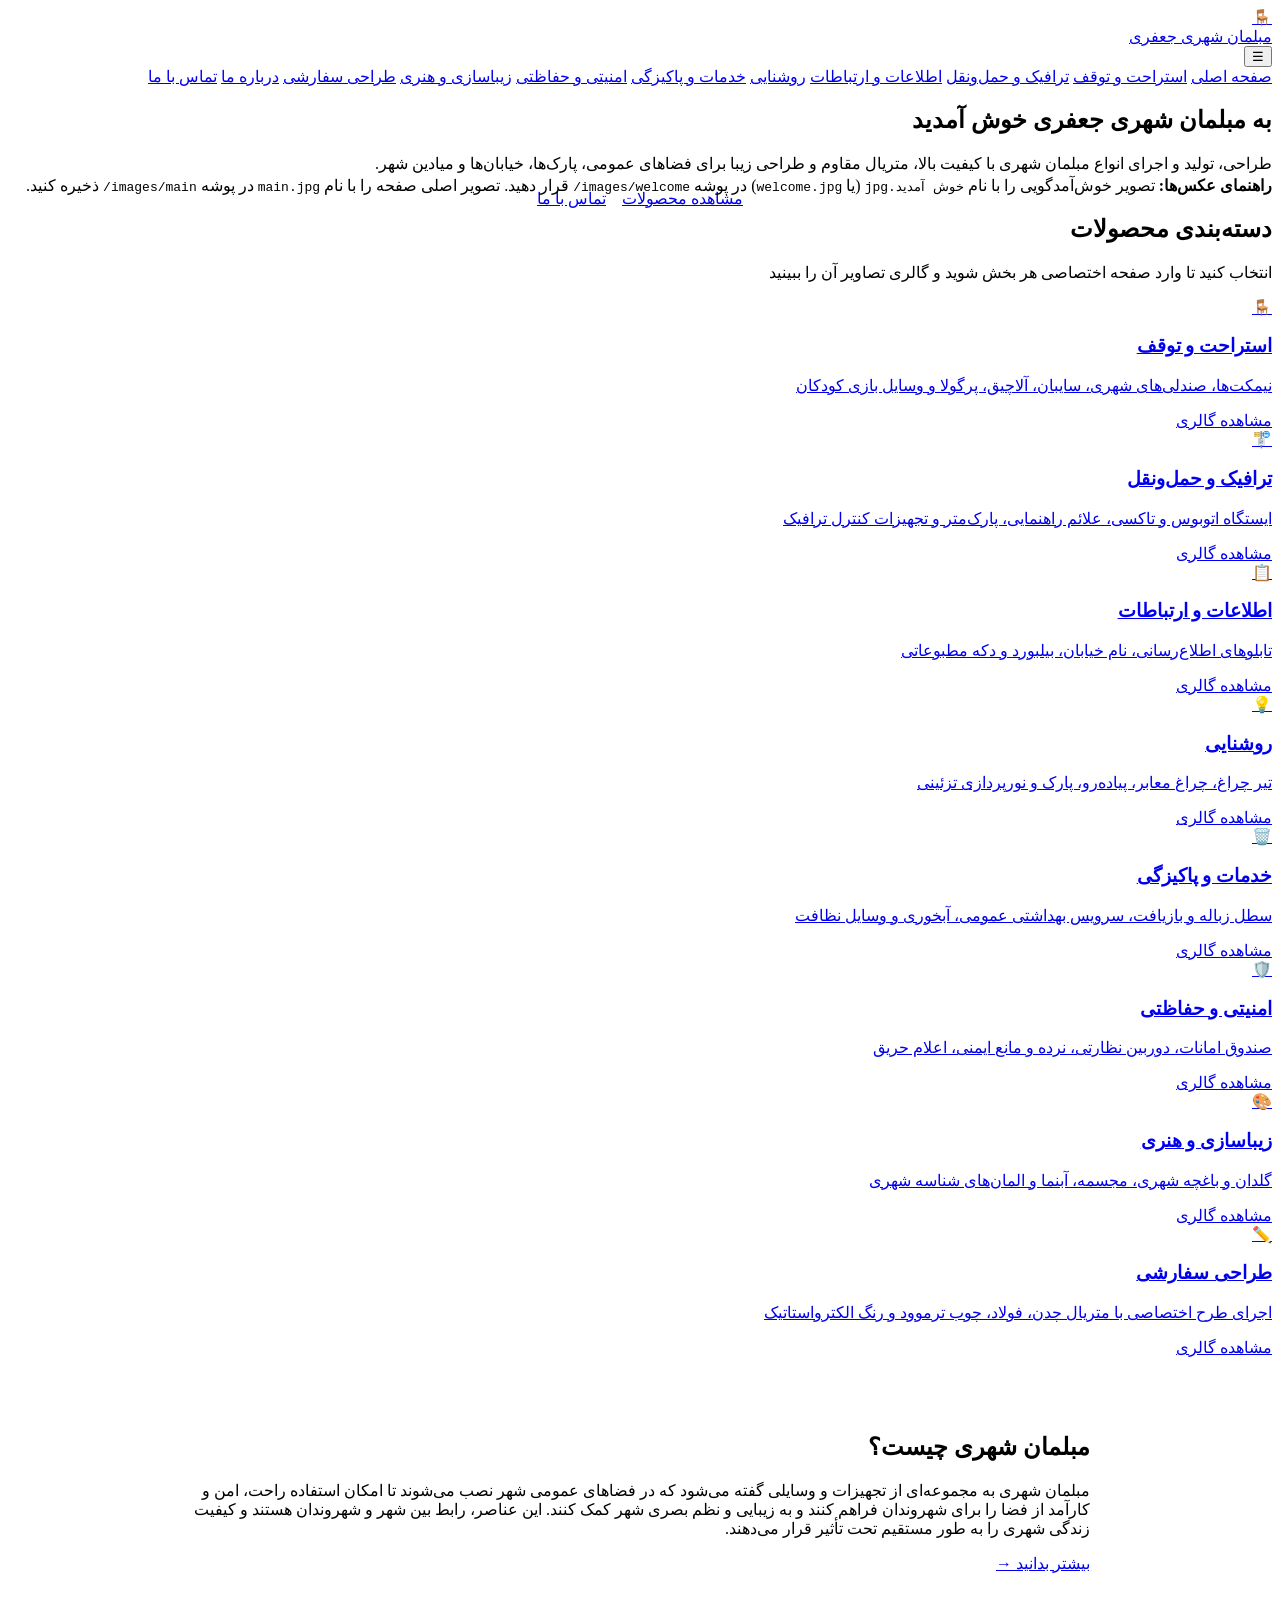
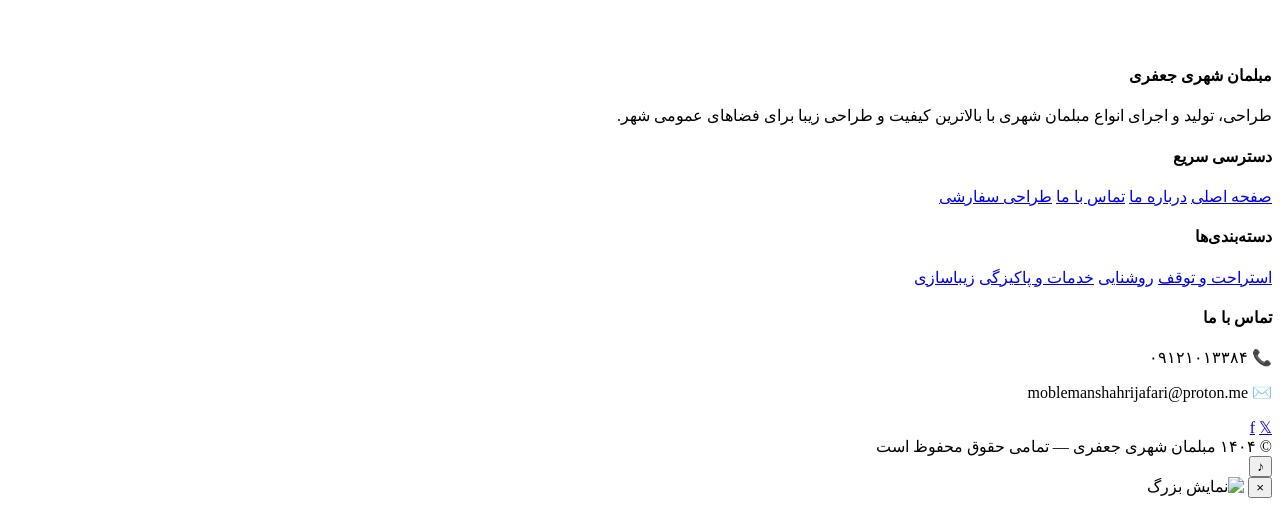
==== index.html @ c09d3ec6 "Add files via upload Initial commit: Multi-page website for Mobleman Shahri Jafari  - Separate pag" ====
<!DOCTYPE html>
<html lang="fa" dir="rtl">
<head>
  <meta charset="UTF-8">
  <meta name="viewport" content="width=device-width, initial-scale=1.0">
  <title>مبلمان شهری جعفری | صفحه اصلی</title>
  <meta name="description" content="مبلمان شهری جعفری – طراحی، تولید و فروش انواع مبلمان شهری با کیفیت بالا">
  <link rel="stylesheet" href="css/style.css">
  <link rel="icon" href="data:image/svg+xml,<svg xmlns='http://www.w3.org/2000/svg' viewBox='0 0 100 100'><text y='.9em' font-size='90'>🪑</text></svg>">
</head>
<body>
  <!-- Header -->
  <header class="header">
    <div class="header-inner">
      <a href="index.html" class="logo">
        <div class="logo-icon">🪑</div>
        <div>مبلمان شهری <span>جعفری</span></div>
      </a>
      <button class="menu-toggle" aria-label="منو">☰</button>
      <nav class="nav">
        <a href="index.html" class="active">صفحه اصلی</a>
        <a href="rest.html">استراحت و توقف</a>
        <a href="traffic.html">ترافیک و حمل‌ونقل</a>
        <a href="info.html">اطلاعات و ارتباطات</a>
        <a href="lighting.html">روشنایی</a>
        <a href="services.html">خدمات و پاکیزگی</a>
        <a href="security.html">امنیتی و حفاظتی</a>
        <a href="artistic.html">زیباسازی و هنری</a>
        <a href="custom.html">طراحی سفارشی</a>
        <a href="about.html">درباره ما</a>
        <a href="contact.html">تماس با ما</a>
      </nav>
    </div>
  </header>

  <!-- Hero -->
  <section class="hero">
    <div class="hero-content">
      <h1>به <span>مبلمان شهری جعفری</span> خوش آمدید</h1>
      <p>
        طراحی، تولید و اجرای انواع مبلمان شهری با کیفیت بالا، متریال مقاوم و طراحی زیبا
        برای فضاهای عمومی، پارک‌ها، خیابان‌ها و میادین شهر.
      </p>
      <div style="display:flex; gap:1rem; justify-content:center; flex-wrap:wrap;">
        <a href="#categories" class="btn btn-primary">مشاهده محصولات</a>
        <a href="contact.html" class="btn btn-outline">تماس با ما</a>
      </div>
    </div>
  </section>

  <!-- Welcome Image Note -->
  <div class="container" style="margin-top:-2rem; position:relative; z-index:5;">
    <div class="note-box">
      <strong>راهنمای عکس‌ها:</strong> تصویر خوش‌آمدگویی را با نام <code>خوش آمدید.jpg</code> (یا <code>welcome.jpg</code>) در پوشه <code>images/welcome/</code> قرار دهید.
      تصویر اصلی صفحه را با نام <code>main.jpg</code> در پوشه <code>images/main/</code> ذخیره کنید.
    </div>
  </div>

  <!-- Categories -->
  <section class="section" id="categories">
    <div class="container">
      <div class="section-title">
        <h2>دسته‌بندی محصولات</h2>
        <p>انتخاب کنید تا وارد صفحه اختصاصی هر بخش شوید و گالری تصاویر آن را ببینید</p>
      </div>

      <div class="categories-grid">
        <a href="rest.html" class="cat-card">
          <div class="cat-card-img">🪑</div>
          <div class="cat-card-body">
            <h3>استراحت و توقف</h3>
            <p>نیمکت‌ها، صندلی‌های شهری، سایبان، آلاچیق، پرگولا و وسایل بازی کودکان</p>
            <span class="btn btn-primary">مشاهده گالری</span>
          </div>
        </a>

        <a href="traffic.html" class="cat-card">
          <div class="cat-card-img">🚏</div>
          <div class="cat-card-body">
            <h3>ترافیک و حمل‌ونقل</h3>
            <p>ایستگاه اتوبوس و تاکسی، علائم راهنمایی، پارک‌متر و تجهیزات کنترل ترافیک</p>
            <span class="btn btn-primary">مشاهده گالری</span>
          </div>
        </a>

        <a href="info.html" class="cat-card">
          <div class="cat-card-img">📋</div>
          <div class="cat-card-body">
            <h3>اطلاعات و ارتباطات</h3>
            <p>تابلوهای اطلاع‌رسانی، نام خیابان، بیلبورد و دکه مطبوعاتی</p>
            <span class="btn btn-primary">مشاهده گالری</span>
          </div>
        </a>

        <a href="lighting.html" class="cat-card">
          <div class="cat-card-img">💡</div>
          <div class="cat-card-body">
            <h3>روشنایی</h3>
            <p>تیر چراغ، چراغ معابر، پیاده‌رو، پارک و نورپردازی تزئینی</p>
            <span class="btn btn-primary">مشاهده گالری</span>
          </div>
        </a>

        <a href="services.html" class="cat-card">
          <div class="cat-card-img">🗑️</div>
          <div class="cat-card-body">
            <h3>خدمات و پاکیزگی</h3>
            <p>سطل زباله و بازیافت، سرویس بهداشتی عمومی، آبخوری و وسایل نظافت</p>
            <span class="btn btn-primary">مشاهده گالری</span>
          </div>
        </a>

        <a href="security.html" class="cat-card">
          <div class="cat-card-img">🛡️</div>
          <div class="cat-card-body">
            <h3>امنیتی و حفاظتی</h3>
            <p>صندوق امانات، دوربین نظارتی، نرده و مانع ایمنی، اعلام حریق</p>
            <span class="btn btn-primary">مشاهده گالری</span>
          </div>
        </a>

        <a href="artistic.html" class="cat-card">
          <div class="cat-card-img">🎨</div>
          <div class="cat-card-body">
            <h3>زیباسازی و هنری</h3>
            <p>گلدان و باغچه شهری، مجسمه، آبنما و المان‌های شناسه شهری</p>
            <span class="btn btn-primary">مشاهده گالری</span>
          </div>
        </a>

        <a href="custom.html" class="cat-card">
          <div class="cat-card-img">✏️</div>
          <div class="cat-card-body">
            <h3>طراحی سفارشی</h3>
            <p>اجرای طرح اختصاصی با متریال چدن، فولاد، چوب ترموود و رنگ الکترواستاتیک</p>
            <span class="btn btn-primary">مشاهده گالری</span>
          </div>
        </a>
      </div>
    </div>
  </section>

  <!-- Short about -->
  <section class="section" style="background:#fff; padding:3.5rem 0;">
    <div class="container">
      <div class="content-block" style="max-width:900px; margin:0 auto;">
        <h2>مبلمان شهری چیست؟</h2>
        <p>
          مبلمان شهری به مجموعه‌ای از تجهیزات و وسایلی گفته می‌شود که در فضاهای عمومی شهر نصب می‌شوند
          تا امکان استفاده راحت، امن و کارآمد از فضا را برای شهروندان فراهم کنند و به زیبایی و نظم بصری شهر کمک کنند.
          این عناصر، رابط بین شهر و شهروندان هستند و کیفیت زندگی شهری را به طور مستقیم تحت تأثیر قرار می‌دهند.
        </p>
        <p style="margin-top:1rem;">
          <a href="about.html" class="btn btn-primary">بیشتر بدانید →</a>
        </p>
      </div>
    </div>
  </section>

  <!-- Footer -->
  <footer class="footer">
    <div class="container">
      <div class="footer-grid">
        <div>
          <h4>مبلمان شهری جعفری</h4>
          <p>طراحی، تولید و اجرای انواع مبلمان شهری با بالاترین کیفیت و طراحی زیبا برای فضاهای عمومی شهر.</p>
        </div>
        <div>
          <h4>دسترسی سریع</h4>
          <a href="index.html">صفحه اصلی</a>
          <a href="about.html">درباره ما</a>
          <a href="contact.html">تماس با ما</a>
          <a href="custom.html">طراحی سفارشی</a>
        </div>
        <div>
          <h4>دسته‌بندی‌ها</h4>
          <a href="rest.html">استراحت و توقف</a>
          <a href="lighting.html">روشنایی</a>
          <a href="services.html">خدمات و پاکیزگی</a>
          <a href="artistic.html">زیباسازی</a>
        </div>
        <div>
          <h4>تماس با ما</h4>
          <p>📞 ۰۹۱۲۱۰۱۳۳۸۴</p>
          <p>✉️ moblemanshahrijafari@proton.me</p>
          <div class="social-links" style="margin-top:0.8rem;">
            <a href="https://www.facebook.com/Moblaman.Shahri.Jafari/" target="_blank" rel="noopener" title="فیسبوک">f</a>
            <a href="https://x.com/mmrrodio" target="_blank" rel="noopener" title="ایکس">𝕏</a>
          </div>
        </div>
      </div>
      <div class="footer-bottom">
        © ۱۴۰۴ مبلمان شهری جعفری — تمامی حقوق محفوظ است
      </div>
    </div>
  </footer>

  <!-- Music -->
  <audio id="bg-music" loop preload="auto">
    <source src="audio/web.mp3" type="audio/mpeg">
  </audio>
  <button id="music-toggle" class="music-toggle" title="پخش / توقف موسیقی">♪</button>

  <!-- Lightbox -->
  <div id="lightbox" class="lightbox">
    <button class="lightbox-close">×</button>
    <img id="lightbox-img" src="" alt="نمایش بزرگ">
  </div>

  <script src="js/main.js"></script>
</body>
</html>
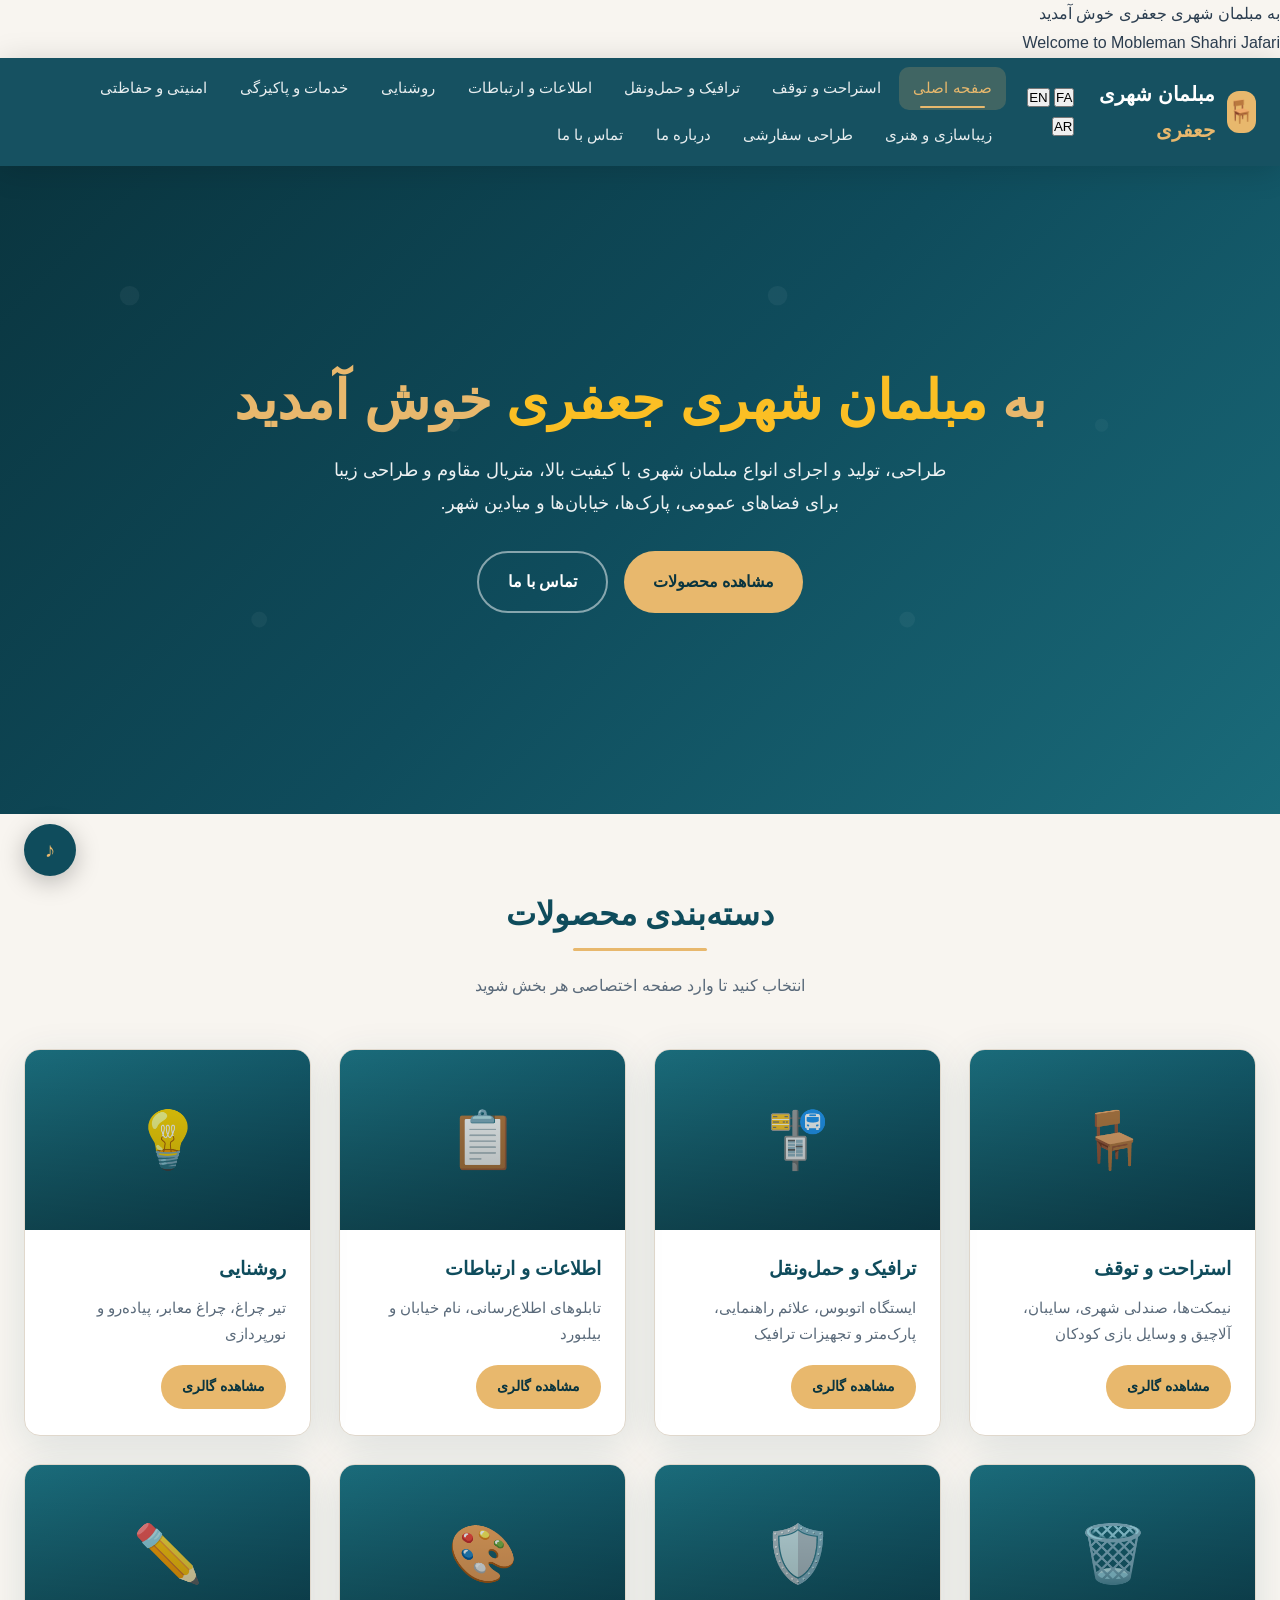
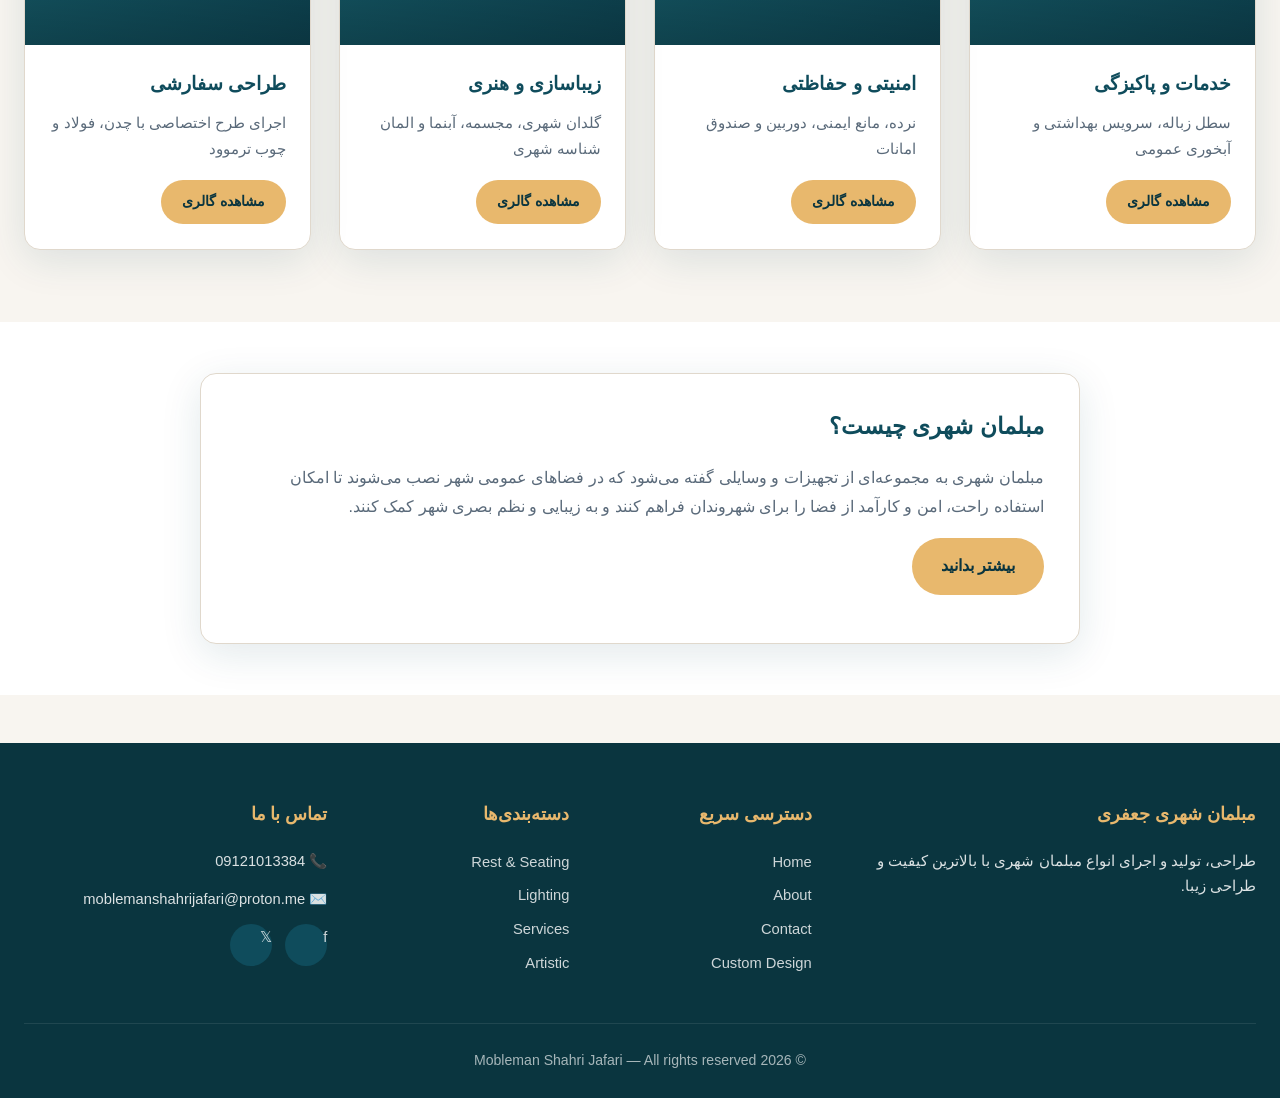
==== commit a0415b99: "Add files via upload Upload updated website files - new design, multilingual, splash and fixes" ====
--- a/index.html
+++ b/index.html
@@ -3,12 +3,24 @@
 <head>
   <meta charset="UTF-8">
   <meta name="viewport" content="width=device-width, initial-scale=1.0">
-  <title>مبلمان شهری جعفری | صفحه اصلی</title>
-  <meta name="description" content="مبلمان شهری جعفری – طراحی، تولید و فروش انواع مبلمان شهری با کیفیت بالا">
+  <title>مبلمان شهری جعفری | Mobleman Shahri Jafari</title>
+  <meta name="description" content="مبلمان شهری جعفری – طراحی، تولید و فروش انواع مبلمان شهری">
   <link rel="stylesheet" href="css/style.css">
-  <link rel="icon" href="data:image/svg+xml,<svg xmlns='http://www.w3.org/2000/svg' viewBox='0 0 100 100'><text y='.9em' font-size='90'>🪑</text></svg>">
 </head>
-<body>
+<body class="lang-fa">
+
+  <!-- Splash Welcome -->
+  <div id="splash" class="splash">
+    <div class="splash-words">
+      <span class="splash-word">به</span>
+      <span class="splash-word highlight">مبلمان</span>
+      <span class="splash-word">شهری</span>
+      <span class="splash-word highlight">جعفری</span>
+      <span class="splash-word">خوش آمدید</span>
+    </div>
+    <div class="splash-en">Welcome to Mobleman Shahri Jafari</div>
+  </div>
+
   <!-- Header -->
   <header class="header">
     <div class="header-inner">
@@ -16,142 +28,235 @@
         <div class="logo-icon">🪑</div>
         <div>مبلمان شهری <span>جعفری</span></div>
       </a>
-      <button class="menu-toggle" aria-label="منو">☰</button>
+      <div style="display:flex;align-items:center;gap:8px;">
+        <div class="lang-switcher">
+          <button class="lang-btn active" data-lang="fa">FA</button>
+          <button class="lang-btn" data-lang="en">EN</button>
+          <button class="lang-btn" data-lang="ar">AR</button>
+        </div>
+        <button class="menu-toggle" aria-label="Menu">☰</button>
+      </div>
       <nav class="nav">
-        <a href="index.html" class="active">صفحه اصلی</a>
-        <a href="rest.html">استراحت و توقف</a>
-        <a href="traffic.html">ترافیک و حمل‌ونقل</a>
-        <a href="info.html">اطلاعات و ارتباطات</a>
-        <a href="lighting.html">روشنایی</a>
-        <a href="services.html">خدمات و پاکیزگی</a>
-        <a href="security.html">امنیتی و حفاظتی</a>
-        <a href="artistic.html">زیباسازی و هنری</a>
-        <a href="custom.html">طراحی سفارشی</a>
-        <a href="about.html">درباره ما</a>
-        <a href="contact.html">تماس با ما</a>
+        <a href="index.html" class="active" data-lang="fa">صفحه اصلی</a>
+        <a href="index.html" class="active" data-lang="en" style="display:none">Home</a>
+        <a href="index.html" class="active" data-lang="ar" style="display:none">الرئيسية</a>
+
+        <a href="rest.html" data-lang="fa">استراحت و توقف</a>
+        <a href="rest.html" data-lang="en" style="display:none">Rest & Seating</a>
+        <a href="rest.html" data-lang="ar" style="display:none">الاستراحة والجلوس</a>
+
+        <a href="traffic.html" data-lang="fa">ترافیک و حمل‌ونقل</a>
+        <a href="traffic.html" data-lang="en" style="display:none">Traffic & Transport</a>
+        <a href="traffic.html" data-lang="ar" style="display:none">المرور والنقل</a>
+
+        <a href="info.html" data-lang="fa">اطلاعات و ارتباطات</a>
+        <a href="info.html" data-lang="en" style="display:none">Info & Communication</a>
+        <a href="info.html" data-lang="ar" style="display:none">المعلومات والاتصالات</a>
+
+        <a href="lighting.html" data-lang="fa">روشنایی</a>
+        <a href="lighting.html" data-lang="en" style="display:none">Lighting</a>
+        <a href="lighting.html" data-lang="ar" style="display:none">الإضاءة</a>
+
+        <a href="services.html" data-lang="fa">خدمات و پاکیزگی</a>
+        <a href="services.html" data-lang="en" style="display:none">Services & Cleanliness</a>
+        <a href="services.html" data-lang="ar" style="display:none">الخدمات والنظافة</a>
+
+        <a href="security.html" data-lang="fa">امنیتی و حفاظتی</a>
+        <a href="security.html" data-lang="en" style="display:none">Security</a>
+        <a href="security.html" data-lang="ar" style="display:none">الأمن والحماية</a>
+
+        <a href="artistic.html" data-lang="fa">زیباسازی و هنری</a>
+        <a href="artistic.html" data-lang="en" style="display:none">Artistic & Beautification</a>
+        <a href="artistic.html" data-lang="ar" style="display:none">التجميل والفن</a>
+
+        <a href="custom.html" data-lang="fa">طراحی سفارشی</a>
+        <a href="custom.html" data-lang="en" style="display:none">Custom Design</a>
+        <a href="custom.html" data-lang="ar" style="display:none">تصميم مخصص</a>
+
+        <a href="about.html" data-lang="fa">درباره ما</a>
+        <a href="about.html" data-lang="en" style="display:none">About Us</a>
+        <a href="about.html" data-lang="ar" style="display:none">من نحن</a>
+
+        <a href="contact.html" data-lang="fa">تماس با ما</a>
+        <a href="contact.html" data-lang="en" style="display:none">Contact</a>
+        <a href="contact.html" data-lang="ar" style="display:none">اتصل بنا</a>
       </nav>
     </div>
   </header>
 
-  <!-- Hero -->
+  <!-- Hero with main.jpg -->
   <section class="hero">
+    <div class="hero-bg" style="background-image: url('images/main/main.jpg');"></div>
     <div class="hero-content">
-      <h1>به <span>مبلمان شهری جعفری</span> خوش آمدید</h1>
-      <p>
-        طراحی، تولید و اجرای انواع مبلمان شهری با کیفیت بالا، متریال مقاوم و طراحی زیبا
-        برای فضاهای عمومی، پارک‌ها، خیابان‌ها و میادین شهر.
-      </p>
-      <div style="display:flex; gap:1rem; justify-content:center; flex-wrap:wrap;">
-        <a href="#categories" class="btn btn-primary">مشاهده محصولات</a>
-        <a href="contact.html" class="btn btn-outline">تماس با ما</a>
+      <h1>
+        <span data-lang="fa">به <span style="color:#fbbf24">مبلمان شهری جعفری</span> خوش آمدید</span>
+        <span data-lang="en" style="display:none">Welcome to <span style="color:#fbbf24">Mobleman Shahri Jafari</span></span>
+        <span data-lang="ar" style="display:none">مرحباً بكم في <span style="color:#fbbf24">مبلمان شهري جعفري</span></span>
+      </h1>
+      <p data-lang="fa">طراحی، تولید و اجرای انواع مبلمان شهری با کیفیت بالا، متریال مقاوم و طراحی زیبا برای فضاهای عمومی، پارک‌ها، خیابان‌ها و میادین شهر.</p>
+      <p data-lang="en" style="display:none">Design, production and installation of high-quality urban furniture with durable materials and beautiful design for public spaces, parks, streets and squares.</p>
+      <p data-lang="ar" style="display:none">تصميم وإنتاج وتركيب أنواع الأثاث الحضري عالي الجودة بمواد مقاومة وتصميم جميل للفراغات العامة والحدائق والشوارع والساحات.</p>
+      <div style="display:flex;gap:1rem;justify-content:center;flex-wrap:wrap;margin-top:0.5rem;">
+        <a href="#categories" class="btn btn-primary" data-lang="fa">مشاهده محصولات</a>
+        <a href="#categories" class="btn btn-primary" data-lang="en" style="display:none">View Products</a>
+        <a href="#categories" class="btn btn-primary" data-lang="ar" style="display:none">عرض المنتجات</a>
+        <a href="contact.html" class="btn btn-outline" data-lang="fa">تماس با ما</a>
+        <a href="contact.html" class="btn btn-outline" data-lang="en" style="display:none">Contact Us</a>
+        <a href="contact.html" class="btn btn-outline" data-lang="ar" style="display:none">اتصل بنا</a>
       </div>
     </div>
   </section>
-
-  <!-- Welcome Image Note -->
-  <div class="container" style="margin-top:-2rem; position:relative; z-index:5;">
-    <div class="note-box">
-      <strong>راهنمای عکس‌ها:</strong> تصویر خوش‌آمدگویی را با نام <code>خوش آمدید.jpg</code> (یا <code>welcome.jpg</code>) در پوشه <code>images/welcome/</code> قرار دهید.
-      تصویر اصلی صفحه را با نام <code>main.jpg</code> در پوشه <code>images/main/</code> ذخیره کنید.
-    </div>
-  </div>
 
   <!-- Categories -->
   <section class="section" id="categories">
     <div class="container">
       <div class="section-title">
-        <h2>دسته‌بندی محصولات</h2>
-        <p>انتخاب کنید تا وارد صفحه اختصاصی هر بخش شوید و گالری تصاویر آن را ببینید</p>
+        <h2 data-lang="fa">دسته‌بندی محصولات</h2>
+        <h2 data-lang="en" style="display:none">Product Categories</h2>
+        <h2 data-lang="ar" style="display:none">فئات المنتجات</h2>
+        <p data-lang="fa">انتخاب کنید تا وارد صفحه اختصاصی هر بخش شوید</p>
+        <p data-lang="en" style="display:none">Select a category to view its dedicated page</p>
+        <p data-lang="ar" style="display:none">اختر فئة لعرض الصفحة المخصصة</p>
       </div>
 
       <div class="categories-grid">
         <a href="rest.html" class="cat-card">
           <div class="cat-card-img">🪑</div>
           <div class="cat-card-body">
-            <h3>استراحت و توقف</h3>
-            <p>نیمکت‌ها، صندلی‌های شهری، سایبان، آلاچیق، پرگولا و وسایل بازی کودکان</p>
-            <span class="btn btn-primary">مشاهده گالری</span>
+            <h3 data-lang="fa">استراحت و توقف</h3>
+            <h3 data-lang="en" style="display:none">Rest & Seating</h3>
+            <h3 data-lang="ar" style="display:none">الاستراحة والجلوس</h3>
+            <p data-lang="fa">نیمکت‌ها، صندلی شهری، سایبان، آلاچیق و وسایل بازی کودکان</p>
+            <p data-lang="en" style="display:none">Benches, urban chairs, canopies, pergolas and playground equipment</p>
+            <p data-lang="ar" style="display:none">مقاعد وكراسي حضرية ومظلات ومعدات ألعاب الأطفال</p>
+            <span class="btn btn-primary" data-lang="fa">مشاهده گالری</span>
+            <span class="btn btn-primary" data-lang="en" style="display:none">View Gallery</span>
+            <span class="btn btn-primary" data-lang="ar" style="display:none">عرض المعرض</span>
           </div>
         </a>
 
         <a href="traffic.html" class="cat-card">
           <div class="cat-card-img">🚏</div>
           <div class="cat-card-body">
-            <h3>ترافیک و حمل‌ونقل</h3>
-            <p>ایستگاه اتوبوس و تاکسی، علائم راهنمایی، پارک‌متر و تجهیزات کنترل ترافیک</p>
-            <span class="btn btn-primary">مشاهده گالری</span>
+            <h3 data-lang="fa">ترافیک و حمل‌ونقل</h3>
+            <h3 data-lang="en" style="display:none">Traffic & Transport</h3>
+            <h3 data-lang="ar" style="display:none">المرور والنقل</h3>
+            <p data-lang="fa">ایستگاه اتوبوس، علائم راهنمایی، پارک‌متر و تجهیزات ترافیک</p>
+            <p data-lang="en" style="display:none">Bus stops, traffic signs, parking meters and control equipment</p>
+            <p data-lang="ar" style="display:none">محطات الحافلات وإشارات المرور وعدادات الوقوف</p>
+            <span class="btn btn-primary" data-lang="fa">مشاهده گالری</span>
+            <span class="btn btn-primary" data-lang="en" style="display:none">View Gallery</span>
+            <span class="btn btn-primary" data-lang="ar" style="display:none">عرض المعرض</span>
           </div>
         </a>
 
         <a href="info.html" class="cat-card">
           <div class="cat-card-img">📋</div>
           <div class="cat-card-body">
-            <h3>اطلاعات و ارتباطات</h3>
-            <p>تابلوهای اطلاع‌رسانی، نام خیابان، بیلبورد و دکه مطبوعاتی</p>
-            <span class="btn btn-primary">مشاهده گالری</span>
+            <h3 data-lang="fa">اطلاعات و ارتباطات</h3>
+            <h3 data-lang="en" style="display:none">Info & Communication</h3>
+            <h3 data-lang="ar" style="display:none">المعلومات والاتصالات</h3>
+            <p data-lang="fa">تابلوهای اطلاع‌رسانی، نام خیابان و بیلبورد</p>
+            <p data-lang="en" style="display:none">Information boards, street name signs and billboards</p>
+            <p data-lang="ar" style="display:none">لوحات إعلامية ولافتات أسماء الشوارع</p>
+            <span class="btn btn-primary" data-lang="fa">مشاهده گالری</span>
+            <span class="btn btn-primary" data-lang="en" style="display:none">View Gallery</span>
+            <span class="btn btn-primary" data-lang="ar" style="display:none">عرض المعرض</span>
           </div>
         </a>
 
         <a href="lighting.html" class="cat-card">
           <div class="cat-card-img">💡</div>
           <div class="cat-card-body">
-            <h3>روشنایی</h3>
-            <p>تیر چراغ، چراغ معابر، پیاده‌رو، پارک و نورپردازی تزئینی</p>
-            <span class="btn btn-primary">مشاهده گالری</span>
+            <h3 data-lang="fa">روشنایی</h3>
+            <h3 data-lang="en" style="display:none">Lighting</h3>
+            <h3 data-lang="ar" style="display:none">الإضاءة</h3>
+            <p data-lang="fa">تیر چراغ، چراغ معابر، پیاده‌رو و نورپردازی</p>
+            <p data-lang="en" style="display:none">Street lights, pathway lighting and decorative illumination</p>
+            <p data-lang="ar" style="display:none">أعمدة الإنارة وإضاءة الممرات</p>
+            <span class="btn btn-primary" data-lang="fa">مشاهده گالری</span>
+            <span class="btn btn-primary" data-lang="en" style="display:none">View Gallery</span>
+            <span class="btn btn-primary" data-lang="ar" style="display:none">عرض المعرض</span>
           </div>
         </a>
 
         <a href="services.html" class="cat-card">
           <div class="cat-card-img">🗑️</div>
           <div class="cat-card-body">
-            <h3>خدمات و پاکیزگی</h3>
-            <p>سطل زباله و بازیافت، سرویس بهداشتی عمومی، آبخوری و وسایل نظافت</p>
-            <span class="btn btn-primary">مشاهده گالری</span>
+            <h3 data-lang="fa">خدمات و پاکیزگی</h3>
+            <h3 data-lang="en" style="display:none">Services & Cleanliness</h3>
+            <h3 data-lang="ar" style="display:none">الخدمات والنظافة</h3>
+            <p data-lang="fa">سطل زباله، سرویس بهداشتی و آبخوری عمومی</p>
+            <p data-lang="en" style="display:none">Waste bins, public toilets and drinking fountains</p>
+            <p data-lang="ar" style="display:none">صناديق القمامة ودورات المياه العامة</p>
+            <span class="btn btn-primary" data-lang="fa">مشاهده گالری</span>
+            <span class="btn btn-primary" data-lang="en" style="display:none">View Gallery</span>
+            <span class="btn btn-primary" data-lang="ar" style="display:none">عرض المعرض</span>
           </div>
         </a>
 
         <a href="security.html" class="cat-card">
           <div class="cat-card-img">🛡️</div>
           <div class="cat-card-body">
-            <h3>امنیتی و حفاظتی</h3>
-            <p>صندوق امانات، دوربین نظارتی، نرده و مانع ایمنی، اعلام حریق</p>
-            <span class="btn btn-primary">مشاهده گالری</span>
+            <h3 data-lang="fa">امنیتی و حفاظتی</h3>
+            <h3 data-lang="en" style="display:none">Security</h3>
+            <h3 data-lang="ar" style="display:none">الأمن والحماية</h3>
+            <p data-lang="fa">نرده، مانع ایمنی، دوربین و صندوق امانات</p>
+            <p data-lang="en" style="display:none">Fences, safety barriers, cameras and lockers</p>
+            <p data-lang="ar" style="display:none">حواجز أمنية وكاميرات وصناديق أمانات</p>
+            <span class="btn btn-primary" data-lang="fa">مشاهده گالری</span>
+            <span class="btn btn-primary" data-lang="en" style="display:none">View Gallery</span>
+            <span class="btn btn-primary" data-lang="ar" style="display:none">عرض المعرض</span>
           </div>
         </a>
 
         <a href="artistic.html" class="cat-card">
           <div class="cat-card-img">🎨</div>
           <div class="cat-card-body">
-            <h3>زیباسازی و هنری</h3>
-            <p>گلدان و باغچه شهری، مجسمه، آبنما و المان‌های شناسه شهری</p>
-            <span class="btn btn-primary">مشاهده گالری</span>
+            <h3 data-lang="fa">زیباسازی و هنری</h3>
+            <h3 data-lang="en" style="display:none">Artistic & Beautification</h3>
+            <h3 data-lang="ar" style="display:none">التجميل والفن</h3>
+            <p data-lang="fa">گلدان شهری، مجسمه، آبنما و المان شناسه شهری</p>
+            <p data-lang="en" style="display:none">Urban planters, sculptures, fountains and city landmarks</p>
+            <p data-lang="ar" style="display:none">أحواض زراعة وتماثيل ونوافير وعناصر هوية المدينة</p>
+            <span class="btn btn-primary" data-lang="fa">مشاهده گالری</span>
+            <span class="btn btn-primary" data-lang="en" style="display:none">View Gallery</span>
+            <span class="btn btn-primary" data-lang="ar" style="display:none">عرض المعرض</span>
           </div>
         </a>
 
         <a href="custom.html" class="cat-card">
           <div class="cat-card-img">✏️</div>
           <div class="cat-card-body">
-            <h3>طراحی سفارشی</h3>
-            <p>اجرای طرح اختصاصی با متریال چدن، فولاد، چوب ترموود و رنگ الکترواستاتیک</p>
-            <span class="btn btn-primary">مشاهده گالری</span>
+            <h3 data-lang="fa">طراحی سفارشی</h3>
+            <h3 data-lang="en" style="display:none">Custom Design</h3>
+            <h3 data-lang="ar" style="display:none">تصميم مخصص</h3>
+            <p data-lang="fa">اجرای طرح اختصاصی با چدن، فولاد و چوب ترموود</p>
+            <p data-lang="en" style="display:none">Custom designs with cast iron, steel and thermowood</p>
+            <p data-lang="ar" style="display:none">تصميمات مخصصة بالحديد الزهر والصلب والخشب الحراري</p>
+            <span class="btn btn-primary" data-lang="fa">مشاهده گالری</span>
+            <span class="btn btn-primary" data-lang="en" style="display:none">View Gallery</span>
+            <span class="btn btn-primary" data-lang="ar" style="display:none">عرض المعرض</span>
           </div>
         </a>
       </div>
     </div>
   </section>
 
-  <!-- Short about -->
-  <section class="section" style="background:#fff; padding:3.5rem 0;">
+  <!-- Short intro -->
+  <section class="section" style="background:#fff;padding:3.2rem 0;">
     <div class="container">
-      <div class="content-block" style="max-width:900px; margin:0 auto;">
-        <h2>مبلمان شهری چیست؟</h2>
-        <p>
-          مبلمان شهری به مجموعه‌ای از تجهیزات و وسایلی گفته می‌شود که در فضاهای عمومی شهر نصب می‌شوند
-          تا امکان استفاده راحت، امن و کارآمد از فضا را برای شهروندان فراهم کنند و به زیبایی و نظم بصری شهر کمک کنند.
-          این عناصر، رابط بین شهر و شهروندان هستند و کیفیت زندگی شهری را به طور مستقیم تحت تأثیر قرار می‌دهند.
-        </p>
+      <div class="content-block" style="max-width:880px;margin:0 auto;">
+        <h2 data-lang="fa">مبلمان شهری چیست؟</h2>
+        <h2 data-lang="en" style="display:none">What is Urban Furniture?</h2>
+        <h2 data-lang="ar" style="display:none">ما هو الأثاث الحضري؟</h2>
+        <p data-lang="fa">مبلمان شهری به مجموعه‌ای از تجهیزات و وسایلی گفته می‌شود که در فضاهای عمومی شهر نصب می‌شوند تا امکان استفاده راحت، امن و کارآمد از فضا را برای شهروندان فراهم کنند و به زیبایی و نظم بصری شهر کمک کنند.</p>
+        <p data-lang="en" style="display:none">Urban furniture refers to equipment and facilities installed in public spaces to provide comfortable, safe and efficient use of the city for citizens and to enhance the visual beauty and order of the urban environment.</p>
+        <p data-lang="ar" style="display:none">الأثاث الحضري هو مجموعة من المعدات والأدوات التي تُركب في الفراغات العامة للمدينة لتوفير استخدام مريح وآمن وفعال للمواطنين والمساهمة في جمال المدينة ونظامها البصري.</p>
         <p style="margin-top:1rem;">
-          <a href="about.html" class="btn btn-primary">بیشتر بدانید →</a>
+          <a href="about.html" class="btn btn-primary" data-lang="fa">بیشتر بدانید</a>
+          <a href="about.html" class="btn btn-primary" data-lang="en" style="display:none">Learn More</a>
+          <a href="about.html" class="btn btn-primary" data-lang="ar" style="display:none">اعرف المزيد</a>
         </p>
       </div>
     </div>
@@ -163,48 +268,52 @@
       <div class="footer-grid">
         <div>
           <h4>مبلمان شهری جعفری</h4>
-          <p>طراحی، تولید و اجرای انواع مبلمان شهری با بالاترین کیفیت و طراحی زیبا برای فضاهای عمومی شهر.</p>
+          <p data-lang="fa">طراحی، تولید و اجرای انواع مبلمان شهری با بالاترین کیفیت و طراحی زیبا.</p>
+          <p data-lang="en" style="display:none">Design, production and installation of high-quality urban furniture.</p>
+          <p data-lang="ar" style="display:none">تصميم وإنتاج وتركيب الأثاث الحضري بأعلى جودة.</p>
         </div>
         <div>
-          <h4>دسترسی سریع</h4>
-          <a href="index.html">صفحه اصلی</a>
-          <a href="about.html">درباره ما</a>
-          <a href="contact.html">تماس با ما</a>
-          <a href="custom.html">طراحی سفارشی</a>
+          <h4 data-lang="fa">دسترسی سریع</h4>
+          <h4 data-lang="en" style="display:none">Quick Links</h4>
+          <h4 data-lang="ar" style="display:none">روابط سريعة</h4>
+          <a href="index.html">Home</a>
+          <a href="about.html">About</a>
+          <a href="contact.html">Contact</a>
+          <a href="custom.html">Custom Design</a>
         </div>
         <div>
-          <h4>دسته‌بندی‌ها</h4>
-          <a href="rest.html">استراحت و توقف</a>
-          <a href="lighting.html">روشنایی</a>
-          <a href="services.html">خدمات و پاکیزگی</a>
-          <a href="artistic.html">زیباسازی</a>
+          <h4 data-lang="fa">دسته‌بندی‌ها</h4>
+          <h4 data-lang="en" style="display:none">Categories</h4>
+          <h4 data-lang="ar" style="display:none">الفئات</h4>
+          <a href="rest.html">Rest & Seating</a>
+          <a href="lighting.html">Lighting</a>
+          <a href="services.html">Services</a>
+          <a href="artistic.html">Artistic</a>
         </div>
         <div>
-          <h4>تماس با ما</h4>
-          <p>📞 ۰۹۱۲۱۰۱۳۳۸۴</p>
+          <h4 data-lang="fa">تماس با ما</h4>
+          <h4 data-lang="en" style="display:none">Contact Us</h4>
+          <h4 data-lang="ar" style="display:none">اتصل بنا</h4>
+          <p>📞 09121013384</p>
           <p>✉️ moblemanshahrijafari@proton.me</p>
-          <div class="social-links" style="margin-top:0.8rem;">
-            <a href="https://www.facebook.com/Moblaman.Shahri.Jafari/" target="_blank" rel="noopener" title="فیسبوک">f</a>
-            <a href="https://x.com/mmrrodio" target="_blank" rel="noopener" title="ایکس">𝕏</a>
-          </div>
-        </div>
-      </div>
-      <div class="footer-bottom">
-        © ۱۴۰۴ مبلمان شهری جعفری — تمامی حقوق محفوظ است
-      </div>
+          <div class="social-links" style="margin-top:0.7rem;">
+            <a href="https://www.facebook.com/Moblaman.Shahri.Jafari/" target="_blank" rel="noopener">f</a>
+            <a href="https://x.com/mmrrodio" target="_blank" rel="noopener">𝕏</a>
+          </div>
+        </div>
+      </div>
+      <div class="footer-bottom">© 2026 Mobleman Shahri Jafari — All rights reserved</div>
     </div>
   </footer>
 
-  <!-- Music -->
   <audio id="bg-music" loop preload="auto">
     <source src="audio/web.mp3" type="audio/mpeg">
   </audio>
-  <button id="music-toggle" class="music-toggle" title="پخش / توقف موسیقی">♪</button>
-
-  <!-- Lightbox -->
+  <button id="music-toggle" class="music-toggle" title="Music">♪</button>
+
   <div id="lightbox" class="lightbox">
     <button class="lightbox-close">×</button>
-    <img id="lightbox-img" src="" alt="نمایش بزرگ">
+    <img id="lightbox-img" src="" alt="">
   </div>
 
   <script src="js/main.js"></script>
--- a/css/style.css
+++ b/css/style.css
@@ -0,0 +1,792 @@
+/* ========================================
+   مبلمان شهری جعفری - Modern RTL Theme
+   ======================================== */
+
+:root {
+  --primary: #0f4c5c;        /* Deep teal */
+  --primary-dark: #0a353f;
+  --primary-light: #1a6b7a;
+  --accent: #e8b86d;         /* Warm gold */
+  --accent-hover: #d4a352;
+  --bg: #f8f5f0;             /* Warm off-white */
+  --bg-card: #ffffff;
+  --text: #2c3e50;
+  --text-light: #5a6a7a;
+  --border: #e0d8cc;
+  --shadow: 0 10px 40px rgba(15, 76, 92, 0.12);
+  --shadow-hover: 0 15px 50px rgba(15, 76, 92, 0.2);
+  --radius: 16px;
+  --transition: all 0.35s cubic-bezier(0.4, 0, 0.2, 1);
+  --font: 'Vazirmatn', 'Tahoma', 'Segoe UI', sans-serif;
+}
+
+@import url('https://fonts.googleapis.com/css2?family=Vazirmatn:wght@300;400;500;600;700;800&display=swap');
+
+*, *::before, *::after {
+  box-sizing: border-box;
+  margin: 0;
+  padding: 0;
+}
+
+html {
+  scroll-behavior: smooth;
+  font-size: 16px;
+}
+
+body {
+  font-family: var(--font);
+  background: var(--bg);
+  color: var(--text);
+  line-height: 1.8;
+  direction: rtl;
+  overflow-x: hidden;
+  min-height: 100vh;
+}
+
+img {
+  max-width: 100%;
+  height: auto;
+  display: block;
+}
+
+a {
+  text-decoration: none;
+  color: inherit;
+  transition: var(--transition);
+}
+
+ul {
+  list-style: none;
+}
+
+/* ========== Header & Navigation ========== */
+.header {
+  position: sticky;
+  top: 0;
+  z-index: 1000;
+  background: rgba(15, 76, 92, 0.97);
+  backdrop-filter: blur(12px);
+  box-shadow: 0 4px 30px rgba(0,0,0,0.15);
+  padding: 0.6rem 0;
+}
+
+.header-inner {
+  max-width: 1280px;
+  margin: 0 auto;
+  padding: 0 1.5rem;
+  display: flex;
+  align-items: center;
+  justify-content: space-between;
+  gap: 1rem;
+}
+
+.logo {
+  display: flex;
+  align-items: center;
+  gap: 0.75rem;
+  color: #fff;
+  font-weight: 700;
+  font-size: 1.25rem;
+}
+
+.logo span {
+  color: var(--accent);
+}
+
+.logo-icon {
+  width: 42px;
+  height: 42px;
+  background: var(--accent);
+  border-radius: 12px;
+  display: flex;
+  align-items: center;
+  justify-content: center;
+  font-size: 1.4rem;
+  color: var(--primary-dark);
+}
+
+.nav {
+  display: flex;
+  align-items: center;
+  gap: 0.25rem;
+  flex-wrap: wrap;
+}
+
+.nav a {
+  color: rgba(255,255,255,0.9);
+  padding: 0.5rem 0.9rem;
+  border-radius: 10px;
+  font-size: 0.92rem;
+  font-weight: 500;
+  position: relative;
+}
+
+.nav a:hover,
+.nav a.active {
+  background: rgba(232, 184, 109, 0.2);
+  color: var(--accent);
+}
+
+.nav a.active::after {
+  content: '';
+  position: absolute;
+  bottom: 2px;
+  right: 20%;
+  left: 20%;
+  height: 2px;
+  background: var(--accent);
+  border-radius: 2px;
+}
+
+.menu-toggle {
+  display: none;
+  background: none;
+  border: none;
+  color: #fff;
+  font-size: 1.6rem;
+  cursor: pointer;
+  padding: 0.4rem;
+}
+
+/* ========== Hero Section ========== */
+.hero {
+  position: relative;
+  min-height: 72vh;
+  display: flex;
+  align-items: center;
+  justify-content: center;
+  background: linear-gradient(135deg, var(--primary-dark) 0%, var(--primary) 50%, #1a6b7a 100%);
+  overflow: hidden;
+  text-align: center;
+  color: #fff;
+}
+
+.hero::before {
+  content: '';
+  position: absolute;
+  inset: 0;
+  background: url('data:image/svg+xml,<svg xmlns="http://www.w3.org/2000/svg" viewBox="0 0 100 100"><circle cx="20" cy="20" r="1.5" fill="rgba(255,255,255,0.08)"/><circle cx="70" cy="40" r="1" fill="rgba(255,255,255,0.06)"/><circle cx="40" cy="70" r="1.2" fill="rgba(255,255,255,0.07)"/></svg>');
+  opacity: 0.6;
+}
+
+.hero-content {
+  position: relative;
+  z-index: 2;
+  max-width: 900px;
+  padding: 3rem 1.5rem;
+}
+
+.hero h1 {
+  font-size: clamp(2.2rem, 5vw, 3.4rem);
+  font-weight: 800;
+  margin-bottom: 1rem;
+  line-height: 1.3;
+}
+
+.hero h1 span {
+  color: var(--accent);
+}
+
+.hero p {
+  font-size: 1.15rem;
+  opacity: 0.92;
+  margin-bottom: 2rem;
+  max-width: 640px;
+  margin-left: auto;
+  margin-right: auto;
+}
+
+.btn {
+  display: inline-flex;
+  align-items: center;
+  gap: 0.5rem;
+  padding: 0.9rem 1.8rem;
+  border-radius: 50px;
+  font-weight: 600;
+  font-size: 1rem;
+  cursor: pointer;
+  border: none;
+  transition: var(--transition);
+}
+
+.btn-primary {
+  background: var(--accent);
+  color: var(--primary-dark);
+}
+
+.btn-primary:hover {
+  background: var(--accent-hover);
+  transform: translateY(-3px);
+  box-shadow: 0 10px 25px rgba(232, 184, 109, 0.4);
+}
+
+.btn-outline {
+  background: transparent;
+  border: 2px solid rgba(255,255,255,0.5);
+  color: #fff;
+}
+
+.btn-outline:hover {
+  background: rgba(255,255,255,0.1);
+  border-color: #fff;
+}
+
+/* ========== Category Cards (Home) ========== */
+.section {
+  padding: 4.5rem 0;
+}
+
+.container {
+  max-width: 1280px;
+  margin: 0 auto;
+  padding: 0 1.5rem;
+}
+
+.section-title {
+  text-align: center;
+  margin-bottom: 3rem;
+}
+
+.section-title h2 {
+  font-size: 2rem;
+  font-weight: 700;
+  color: var(--primary);
+  margin-bottom: 0.6rem;
+  position: relative;
+  display: inline-block;
+}
+
+.section-title h2::after {
+  content: '';
+  position: absolute;
+  bottom: -8px;
+  right: 25%;
+  left: 25%;
+  height: 3px;
+  background: var(--accent);
+  border-radius: 3px;
+}
+
+.section-title p {
+  color: var(--text-light);
+  max-width: 600px;
+  margin: 1.2rem auto 0;
+}
+
+.categories-grid {
+  display: grid;
+  grid-template-columns: repeat(auto-fill, minmax(280px, 1fr));
+  gap: 1.75rem;
+}
+
+.cat-card {
+  background: var(--bg-card);
+  border-radius: var(--radius);
+  overflow: hidden;
+  box-shadow: var(--shadow);
+  transition: var(--transition);
+  border: 1px solid var(--border);
+  display: flex;
+  flex-direction: column;
+}
+
+.cat-card:hover {
+  transform: translateY(-8px);
+  box-shadow: var(--shadow-hover);
+  border-color: var(--accent);
+}
+
+.cat-card-img {
+  height: 180px;
+  background: linear-gradient(135deg, var(--primary-light), var(--primary));
+  display: flex;
+  align-items: center;
+  justify-content: center;
+  font-size: 3.5rem;
+  color: rgba(255,255,255,0.9);
+  position: relative;
+  overflow: hidden;
+}
+
+.cat-card-img::after {
+  content: '';
+  position: absolute;
+  inset: 0;
+  background: linear-gradient(to top, rgba(0,0,0,0.3), transparent);
+}
+
+.cat-card-body {
+  padding: 1.4rem 1.5rem 1.6rem;
+  flex: 1;
+  display: flex;
+  flex-direction: column;
+}
+
+.cat-card h3 {
+  font-size: 1.2rem;
+  font-weight: 700;
+  color: var(--primary);
+  margin-bottom: 0.5rem;
+}
+
+.cat-card p {
+  font-size: 0.92rem;
+  color: var(--text-light);
+  flex: 1;
+  margin-bottom: 1.1rem;
+}
+
+.cat-card .btn {
+  align-self: flex-start;
+  padding: 0.55rem 1.3rem;
+  font-size: 0.9rem;
+}
+
+/* ========== Page Hero (inner pages) ========== */
+.page-hero {
+  background: linear-gradient(135deg, var(--primary-dark), var(--primary));
+  color: #fff;
+  padding: 3.5rem 0 3rem;
+  text-align: center;
+  position: relative;
+}
+
+.page-hero h1 {
+  font-size: clamp(1.8rem, 4vw, 2.6rem);
+  font-weight: 800;
+  margin-bottom: 0.6rem;
+}
+
+.page-hero p {
+  opacity: 0.9;
+  max-width: 700px;
+  margin: 0 auto;
+  font-size: 1.05rem;
+}
+
+.breadcrumb {
+  margin-top: 1.2rem;
+  font-size: 0.9rem;
+  opacity: 0.8;
+}
+
+.breadcrumb a {
+  color: var(--accent);
+}
+
+/* ========== Gallery System ========== */
+.gallery-section {
+  padding: 3rem 0 4rem;
+}
+
+.gallery-main {
+  display: grid;
+  grid-template-columns: repeat(3, 1fr);
+  gap: 1.5rem;
+  margin-bottom: 2.5rem;
+}
+
+@media (max-width: 900px) {
+  .gallery-main {
+    grid-template-columns: 1fr;
+  }
+}
+
+.gallery-item {
+  position: relative;
+  border-radius: var(--radius);
+  overflow: hidden;
+  aspect-ratio: 4/3;
+  box-shadow: var(--shadow);
+  cursor: pointer;
+  background: #ddd;
+}
+
+.gallery-item img {
+  width: 100%;
+  height: 100%;
+  object-fit: cover;
+  transition: transform 0.5s ease;
+}
+
+.gallery-item:hover img {
+  transform: scale(1.12);
+}
+
+.gallery-item .overlay {
+  position: absolute;
+  inset: 0;
+  background: linear-gradient(to top, rgba(15,76,92,0.7), transparent 50%);
+  opacity: 0;
+  transition: var(--transition);
+  display: flex;
+  align-items: flex-end;
+  padding: 1.2rem;
+  color: #fff;
+  font-weight: 600;
+}
+
+.gallery-item:hover .overlay {
+  opacity: 1;
+}
+
+/* Scrolling strip */
+.gallery-strip-wrapper {
+  position: relative;
+  overflow: hidden;
+  margin-top: 1rem;
+  border-radius: var(--radius);
+  background: #fff;
+  padding: 1rem 0;
+  box-shadow: var(--shadow);
+}
+
+.gallery-strip {
+  display: flex;
+  gap: 1rem;
+  animation: scrollStrip 40s linear infinite;
+  width: max-content;
+}
+
+.gallery-strip:hover {
+  animation-play-state: paused;
+}
+
+.gallery-strip .strip-item {
+  flex-shrink: 0;
+  width: 200px;
+  height: 140px;
+  border-radius: 12px;
+  overflow: hidden;
+  position: relative;
+  cursor: pointer;
+  box-shadow: 0 4px 15px rgba(0,0,0,0.1);
+  transition: transform 0.3s ease;
+}
+
+.gallery-strip .strip-item:hover {
+  transform: scale(1.15);
+  z-index: 5;
+  box-shadow: 0 8px 25px rgba(0,0,0,0.2);
+}
+
+.gallery-strip .strip-item img {
+  width: 100%;
+  height: 100%;
+  object-fit: cover;
+}
+
+@keyframes scrollStrip {
+  0% { transform: translateX(0); }
+  100% { transform: translateX(50%); }
+}
+
+/* Placeholder for missing images */
+.img-placeholder {
+  width: 100%;
+  height: 100%;
+  background: linear-gradient(135deg, #c8d6e0, #a5b8c8);
+  display: flex;
+  align-items: center;
+  justify-content: center;
+  color: #5a6a7a;
+  font-size: 0.95rem;
+  text-align: center;
+  padding: 1rem;
+}
+
+/* ========== Content blocks ========== */
+.content-block {
+  background: var(--bg-card);
+  border-radius: var(--radius);
+  padding: 2rem 2.2rem;
+  box-shadow: var(--shadow);
+  margin-bottom: 2rem;
+  border: 1px solid var(--border);
+}
+
+.content-block h2 {
+  color: var(--primary);
+  font-size: 1.45rem;
+  margin-bottom: 1rem;
+  font-weight: 700;
+}
+
+.content-block p {
+  color: var(--text-light);
+  margin-bottom: 1rem;
+}
+
+.content-block ul {
+  padding-right: 1.4rem;
+  margin-bottom: 1rem;
+}
+
+.content-block li {
+  position: relative;
+  padding-right: 1.1rem;
+  margin-bottom: 0.5rem;
+  color: var(--text-light);
+}
+
+.content-block li::before {
+  content: '◆';
+  position: absolute;
+  right: 0;
+  color: var(--accent);
+  font-size: 0.7rem;
+  top: 0.35rem;
+}
+
+/* ========== Contact ========== */
+.contact-grid {
+  display: grid;
+  grid-template-columns: 1fr 1fr;
+  gap: 2rem;
+}
+
+@media (max-width: 800px) {
+  .contact-grid {
+    grid-template-columns: 1fr;
+  }
+}
+
+.contact-info {
+  display: flex;
+  flex-direction: column;
+  gap: 1.3rem;
+}
+
+.contact-item {
+  display: flex;
+  align-items: flex-start;
+  gap: 1rem;
+  background: var(--bg-card);
+  padding: 1.3rem 1.5rem;
+  border-radius: var(--radius);
+  box-shadow: var(--shadow);
+  border: 1px solid var(--border);
+}
+
+.contact-item .icon {
+  width: 48px;
+  height: 48px;
+  background: var(--primary);
+  color: var(--accent);
+  border-radius: 12px;
+  display: flex;
+  align-items: center;
+  justify-content: center;
+  font-size: 1.3rem;
+  flex-shrink: 0;
+}
+
+.contact-item h4 {
+  font-size: 1rem;
+  color: var(--primary);
+  margin-bottom: 0.25rem;
+}
+
+.contact-item p, .contact-item a {
+  color: var(--text-light);
+  font-size: 0.95rem;
+}
+
+.contact-item a:hover {
+  color: var(--primary);
+}
+
+.social-links {
+  display: flex;
+  gap: 0.8rem;
+  margin-top: 0.5rem;
+}
+
+.social-links a {
+  width: 42px;
+  height: 42px;
+  border-radius: 50%;
+  background: var(--primary);
+  color: #fff;
+  display: flex;
+  align-items: center;
+  justify-content: center;
+  font-size: 1.1rem;
+  transition: var(--transition);
+}
+
+.social-links a:hover {
+  background: var(--accent);
+  color: var(--primary-dark);
+  transform: translateY(-3px);
+}
+
+/* ========== Footer ========== */
+.footer {
+  background: var(--primary-dark);
+  color: rgba(255,255,255,0.85);
+  padding: 3.5rem 0 1.5rem;
+  margin-top: 3rem;
+}
+
+.footer-grid {
+  display: grid;
+  grid-template-columns: 2fr 1fr 1fr 1.5fr;
+  gap: 2.5rem;
+  margin-bottom: 2.5rem;
+}
+
+@media (max-width: 900px) {
+  .footer-grid {
+    grid-template-columns: 1fr 1fr;
+  }
+}
+
+@media (max-width: 550px) {
+  .footer-grid {
+    grid-template-columns: 1fr;
+  }
+}
+
+.footer h4 {
+  color: var(--accent);
+  font-size: 1.1rem;
+  margin-bottom: 1.1rem;
+  font-weight: 600;
+}
+
+.footer p {
+  font-size: 0.92rem;
+  line-height: 1.7;
+  margin-bottom: 0.8rem;
+}
+
+.footer a {
+  color: rgba(255,255,255,0.8);
+  font-size: 0.92rem;
+  display: block;
+  margin-bottom: 0.45rem;
+}
+
+.footer a:hover {
+  color: var(--accent);
+}
+
+.footer-bottom {
+  border-top: 1px solid rgba(255,255,255,0.12);
+  padding-top: 1.5rem;
+  text-align: center;
+  font-size: 0.88rem;
+  opacity: 0.75;
+}
+
+/* ========== Music Player (hidden control) ========== */
+.music-toggle {
+  position: fixed;
+  bottom: 24px;
+  left: 24px;
+  z-index: 999;
+  width: 52px;
+  height: 52px;
+  border-radius: 50%;
+  background: var(--primary);
+  color: var(--accent);
+  border: none;
+  box-shadow: 0 6px 25px rgba(0,0,0,0.25);
+  cursor: pointer;
+  font-size: 1.3rem;
+  display: flex;
+  align-items: center;
+  justify-content: center;
+  transition: var(--transition);
+}
+
+.music-toggle:hover {
+  transform: scale(1.08);
+  background: var(--primary-light);
+}
+
+.music-toggle.playing {
+  animation: pulse 2s infinite;
+}
+
+@keyframes pulse {
+  0%, 100% { box-shadow: 0 6px 25px rgba(0,0,0,0.25); }
+  50% { box-shadow: 0 6px 25px rgba(232, 184, 109, 0.5); }
+}
+
+/* ========== Lightbox ========== */
+.lightbox {
+  position: fixed;
+  inset: 0;
+  background: rgba(0,0,0,0.92);
+  z-index: 2000;
+  display: none;
+  align-items: center;
+  justify-content: center;
+  padding: 2rem;
+}
+
+.lightbox.active {
+  display: flex;
+}
+
+.lightbox img {
+  max-width: 90vw;
+  max-height: 85vh;
+  border-radius: 12px;
+  box-shadow: 0 20px 60px rgba(0,0,0,0.5);
+}
+
+.lightbox-close {
+  position: absolute;
+  top: 20px;
+  left: 20px;
+  background: rgba(255,255,255,0.15);
+  color: #fff;
+  border: none;
+  width: 44px;
+  height: 44px;
+  border-radius: 50%;
+  font-size: 1.4rem;
+  cursor: pointer;
+}
+
+/* ========== Responsive Nav ========== */
+@media (max-width: 980px) {
+  .nav {
+    display: none;
+    position: absolute;
+    top: 100%;
+    right: 0;
+    left: 0;
+    background: var(--primary-dark);
+    flex-direction: column;
+    padding: 1rem;
+    gap: 0.3rem;
+    box-shadow: 0 10px 30px rgba(0,0,0,0.2);
+  }
+
+  .nav.open {
+    display: flex;
+  }
+
+  .menu-toggle {
+    display: block;
+  }
+}
+
+/* ========== Utility ========== */
+.text-center { text-align: center; }
+.mt-2 { margin-top: 2rem; }
+.mb-2 { margin-bottom: 2rem; }
+
+.note-box {
+  background: #fff8e7;
+  border: 1px dashed var(--accent);
+  border-radius: 12px;
+  padding: 1.2rem 1.5rem;
+  margin: 1.5rem 0;
+  font-size: 0.95rem;
+  color: #7a5c2e;
+}
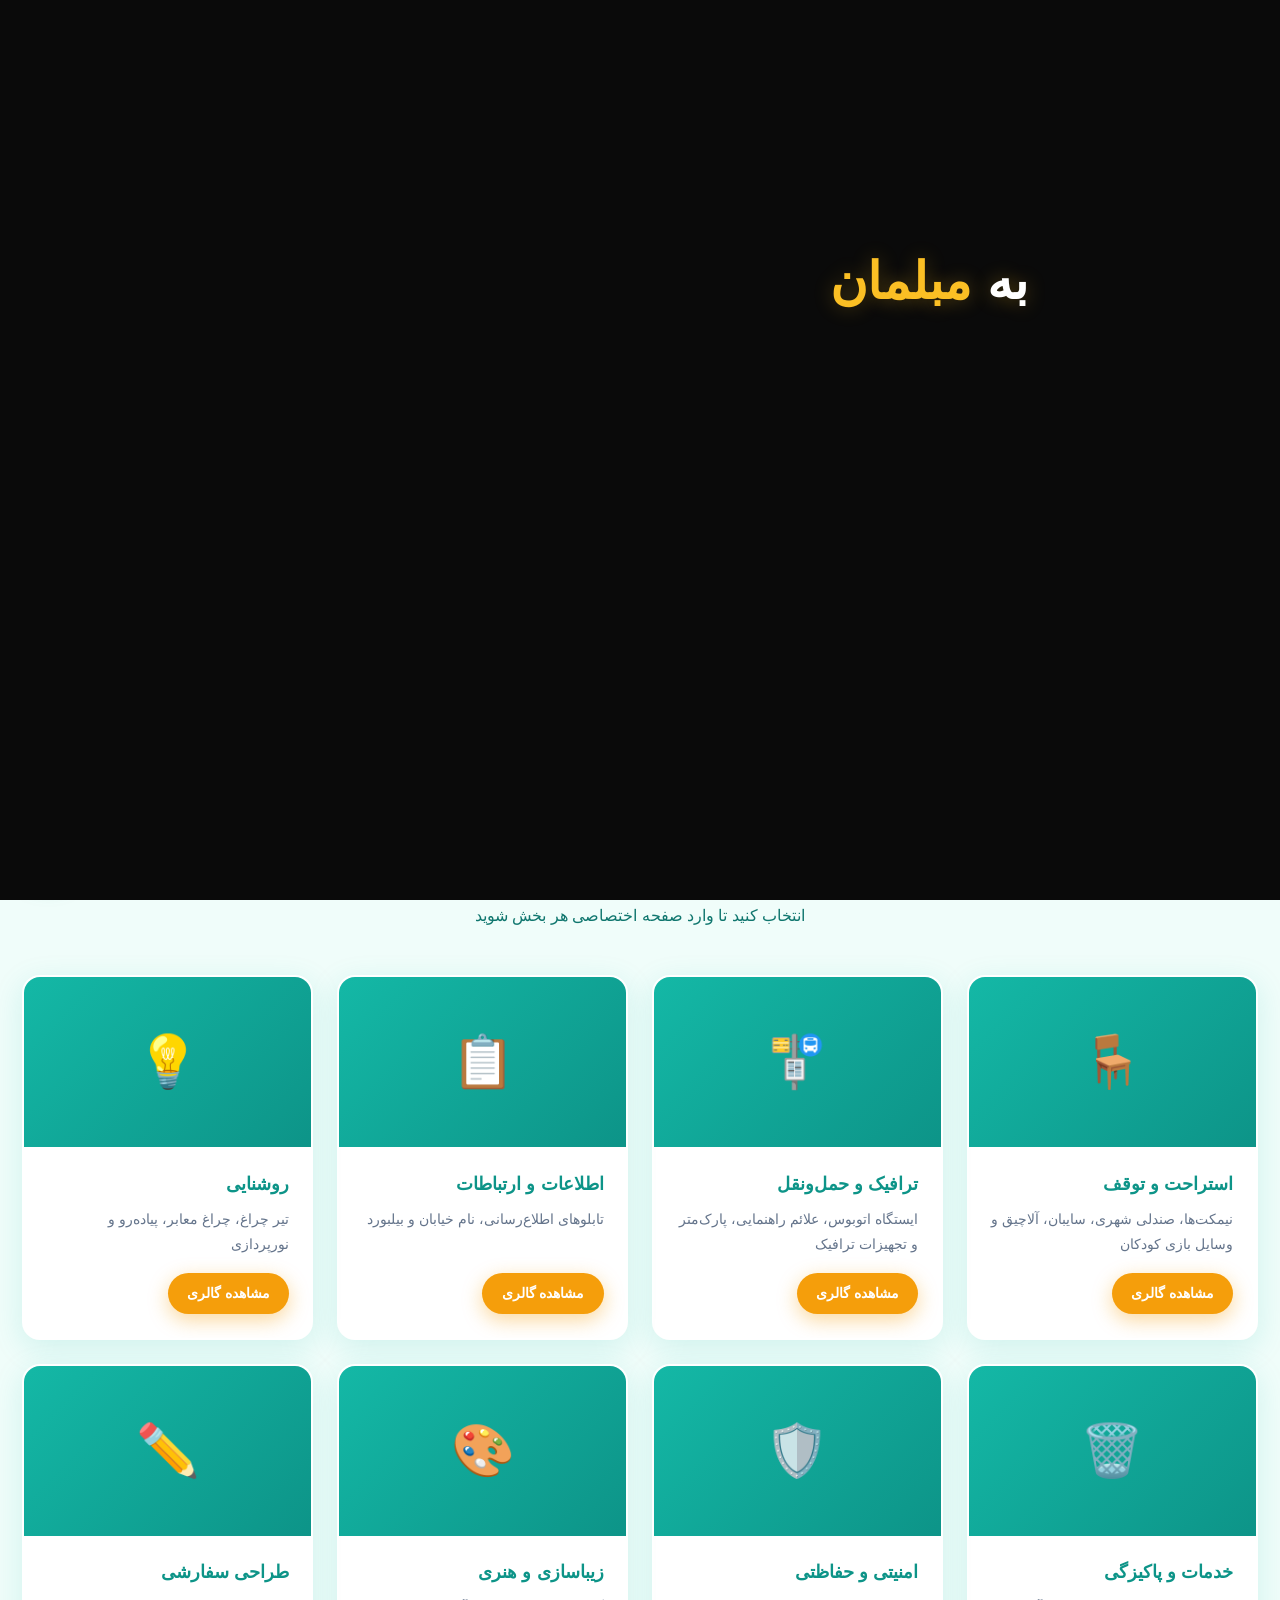
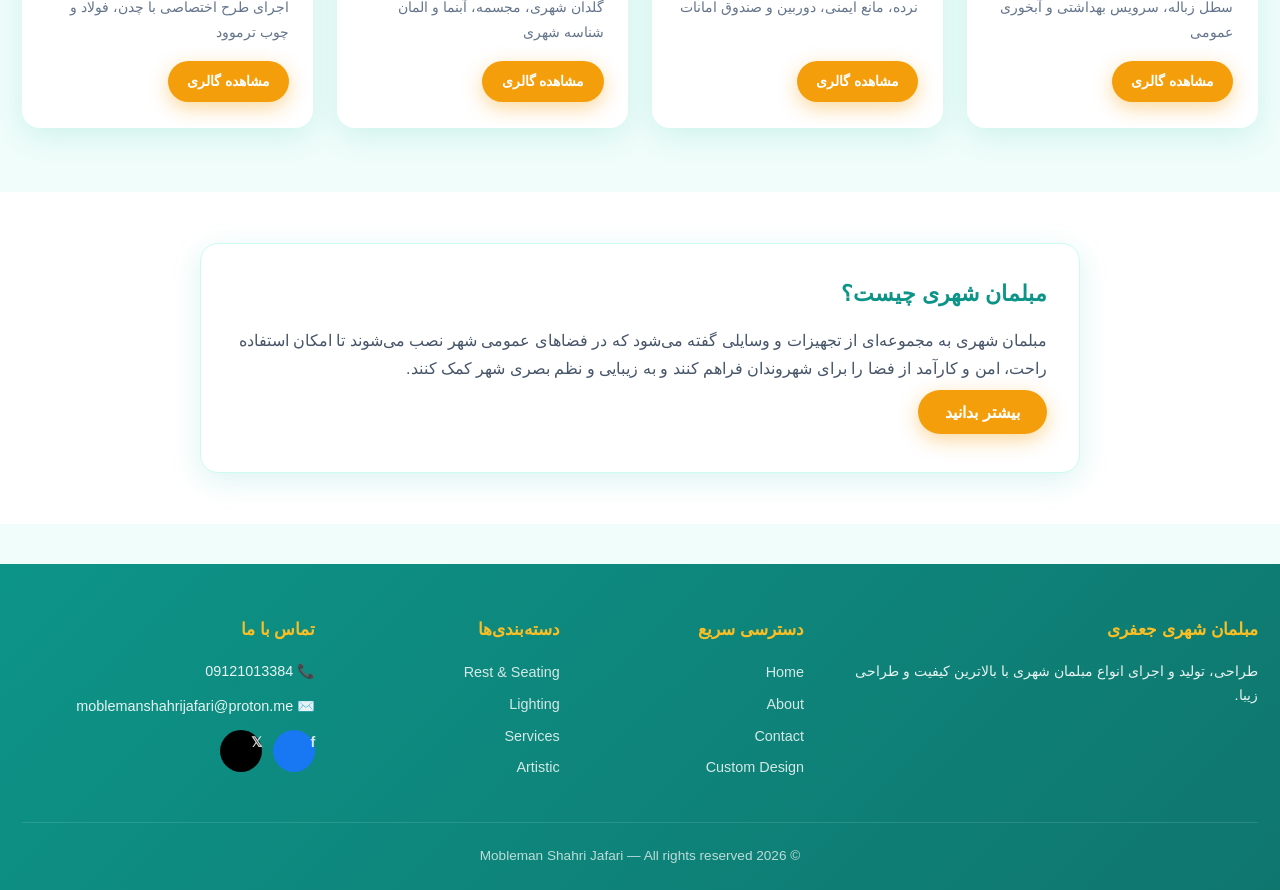
==== commit dee571f1: "Add files via upload Update website: brighter theme, fixed music, multilanguage, contact info and sp" ====
--- a/index.html
+++ b/index.html
@@ -19,6 +19,9 @@
       <span class="splash-word">خوش آمدید</span>
     </div>
     <div class="splash-en">Welcome to Mobleman Shahri Jafari</div>
+    <div class="splash-img-wrap">
+      <img src="images/welcome/welcome.jpg" alt="خوش آمدید">
+    </div>
   </div>
 
   <!-- Header -->
@@ -38,48 +41,48 @@
       </div>
       <nav class="nav">
         <a href="index.html" class="active" data-lang="fa">صفحه اصلی</a>
-        <a href="index.html" class="active" data-lang="en" style="display:none">Home</a>
-        <a href="index.html" class="active" data-lang="ar" style="display:none">الرئيسية</a>
+        <a href="index.html" class="active" data-lang="en">Home</a>
+        <a href="index.html" class="active" data-lang="ar">الرئيسية</a>
 
         <a href="rest.html" data-lang="fa">استراحت و توقف</a>
-        <a href="rest.html" data-lang="en" style="display:none">Rest & Seating</a>
-        <a href="rest.html" data-lang="ar" style="display:none">الاستراحة والجلوس</a>
+        <a href="rest.html" data-lang="en">Rest & Seating</a>
+        <a href="rest.html" data-lang="ar">الاستراحة والجلوس</a>
 
         <a href="traffic.html" data-lang="fa">ترافیک و حمل‌ونقل</a>
-        <a href="traffic.html" data-lang="en" style="display:none">Traffic & Transport</a>
-        <a href="traffic.html" data-lang="ar" style="display:none">المرور والنقل</a>
+        <a href="traffic.html" data-lang="en">Traffic & Transport</a>
+        <a href="traffic.html" data-lang="ar">المرور والنقل</a>
 
         <a href="info.html" data-lang="fa">اطلاعات و ارتباطات</a>
-        <a href="info.html" data-lang="en" style="display:none">Info & Communication</a>
-        <a href="info.html" data-lang="ar" style="display:none">المعلومات والاتصالات</a>
+        <a href="info.html" data-lang="en">Info & Communication</a>
+        <a href="info.html" data-lang="ar">المعلومات والاتصالات</a>
 
         <a href="lighting.html" data-lang="fa">روشنایی</a>
-        <a href="lighting.html" data-lang="en" style="display:none">Lighting</a>
-        <a href="lighting.html" data-lang="ar" style="display:none">الإضاءة</a>
+        <a href="lighting.html" data-lang="en">Lighting</a>
+        <a href="lighting.html" data-lang="ar">الإضاءة</a>
 
         <a href="services.html" data-lang="fa">خدمات و پاکیزگی</a>
-        <a href="services.html" data-lang="en" style="display:none">Services & Cleanliness</a>
-        <a href="services.html" data-lang="ar" style="display:none">الخدمات والنظافة</a>
+        <a href="services.html" data-lang="en">Services & Cleanliness</a>
+        <a href="services.html" data-lang="ar">الخدمات والنظافة</a>
 
         <a href="security.html" data-lang="fa">امنیتی و حفاظتی</a>
-        <a href="security.html" data-lang="en" style="display:none">Security</a>
-        <a href="security.html" data-lang="ar" style="display:none">الأمن والحماية</a>
+        <a href="security.html" data-lang="en">Security</a>
+        <a href="security.html" data-lang="ar">الأمن والحماية</a>
 
         <a href="artistic.html" data-lang="fa">زیباسازی و هنری</a>
-        <a href="artistic.html" data-lang="en" style="display:none">Artistic & Beautification</a>
-        <a href="artistic.html" data-lang="ar" style="display:none">التجميل والفن</a>
+        <a href="artistic.html" data-lang="en">Artistic & Beautification</a>
+        <a href="artistic.html" data-lang="ar">التجميل والفن</a>
 
         <a href="custom.html" data-lang="fa">طراحی سفارشی</a>
-        <a href="custom.html" data-lang="en" style="display:none">Custom Design</a>
-        <a href="custom.html" data-lang="ar" style="display:none">تصميم مخصص</a>
+        <a href="custom.html" data-lang="en">Custom Design</a>
+        <a href="custom.html" data-lang="ar">تصميم مخصص</a>
 
         <a href="about.html" data-lang="fa">درباره ما</a>
-        <a href="about.html" data-lang="en" style="display:none">About Us</a>
-        <a href="about.html" data-lang="ar" style="display:none">من نحن</a>
+        <a href="about.html" data-lang="en">About Us</a>
+        <a href="about.html" data-lang="ar">من نحن</a>
 
         <a href="contact.html" data-lang="fa">تماس با ما</a>
-        <a href="contact.html" data-lang="en" style="display:none">Contact</a>
-        <a href="contact.html" data-lang="ar" style="display:none">اتصل بنا</a>
+        <a href="contact.html" data-lang="en">Contact</a>
+        <a href="contact.html" data-lang="ar">اتصل بنا</a>
       </nav>
     </div>
   </header>
@@ -90,19 +93,19 @@
     <div class="hero-content">
       <h1>
         <span data-lang="fa">به <span style="color:#fbbf24">مبلمان شهری جعفری</span> خوش آمدید</span>
-        <span data-lang="en" style="display:none">Welcome to <span style="color:#fbbf24">Mobleman Shahri Jafari</span></span>
-        <span data-lang="ar" style="display:none">مرحباً بكم في <span style="color:#fbbf24">مبلمان شهري جعفري</span></span>
+        <span data-lang="en">Welcome to <span style="color:#fbbf24">Mobleman Shahri Jafari</span></span>
+        <span data-lang="ar">مرحباً بكم في <span style="color:#fbbf24">مبلمان شهري جعفري</span></span>
       </h1>
       <p data-lang="fa">طراحی، تولید و اجرای انواع مبلمان شهری با کیفیت بالا، متریال مقاوم و طراحی زیبا برای فضاهای عمومی، پارک‌ها، خیابان‌ها و میادین شهر.</p>
-      <p data-lang="en" style="display:none">Design, production and installation of high-quality urban furniture with durable materials and beautiful design for public spaces, parks, streets and squares.</p>
-      <p data-lang="ar" style="display:none">تصميم وإنتاج وتركيب أنواع الأثاث الحضري عالي الجودة بمواد مقاومة وتصميم جميل للفراغات العامة والحدائق والشوارع والساحات.</p>
+      <p data-lang="en">Design, production and installation of high-quality urban furniture with durable materials and beautiful design for public spaces, parks, streets and squares.</p>
+      <p data-lang="ar">تصميم وإنتاج وتركيب أنواع الأثاث الحضري عالي الجودة بمواد مقاومة وتصميم جميل للفراغات العامة والحدائق والشوارع والساحات.</p>
       <div style="display:flex;gap:1rem;justify-content:center;flex-wrap:wrap;margin-top:0.5rem;">
         <a href="#categories" class="btn btn-primary" data-lang="fa">مشاهده محصولات</a>
-        <a href="#categories" class="btn btn-primary" data-lang="en" style="display:none">View Products</a>
-        <a href="#categories" class="btn btn-primary" data-lang="ar" style="display:none">عرض المنتجات</a>
+        <a href="#categories" class="btn btn-primary" data-lang="en">View Products</a>
+        <a href="#categories" class="btn btn-primary" data-lang="ar">عرض المنتجات</a>
         <a href="contact.html" class="btn btn-outline" data-lang="fa">تماس با ما</a>
-        <a href="contact.html" class="btn btn-outline" data-lang="en" style="display:none">Contact Us</a>
-        <a href="contact.html" class="btn btn-outline" data-lang="ar" style="display:none">اتصل بنا</a>
+        <a href="contact.html" class="btn btn-outline" data-lang="en">Contact Us</a>
+        <a href="contact.html" class="btn btn-outline" data-lang="ar">اتصل بنا</a>
       </div>
     </div>
   </section>
@@ -112,11 +115,11 @@
     <div class="container">
       <div class="section-title">
         <h2 data-lang="fa">دسته‌بندی محصولات</h2>
-        <h2 data-lang="en" style="display:none">Product Categories</h2>
-        <h2 data-lang="ar" style="display:none">فئات المنتجات</h2>
+        <h2 data-lang="en">Product Categories</h2>
+        <h2 data-lang="ar">فئات المنتجات</h2>
         <p data-lang="fa">انتخاب کنید تا وارد صفحه اختصاصی هر بخش شوید</p>
-        <p data-lang="en" style="display:none">Select a category to view its dedicated page</p>
-        <p data-lang="ar" style="display:none">اختر فئة لعرض الصفحة المخصصة</p>
+        <p data-lang="en">Select a category to view its dedicated page</p>
+        <p data-lang="ar">اختر فئة لعرض الصفحة المخصصة</p>
       </div>
 
       <div class="categories-grid">
@@ -124,14 +127,14 @@
           <div class="cat-card-img">🪑</div>
           <div class="cat-card-body">
             <h3 data-lang="fa">استراحت و توقف</h3>
-            <h3 data-lang="en" style="display:none">Rest & Seating</h3>
-            <h3 data-lang="ar" style="display:none">الاستراحة والجلوس</h3>
+            <h3 data-lang="en">Rest & Seating</h3>
+            <h3 data-lang="ar">الاستراحة والجلوس</h3>
             <p data-lang="fa">نیمکت‌ها، صندلی شهری، سایبان، آلاچیق و وسایل بازی کودکان</p>
-            <p data-lang="en" style="display:none">Benches, urban chairs, canopies, pergolas and playground equipment</p>
-            <p data-lang="ar" style="display:none">مقاعد وكراسي حضرية ومظلات ومعدات ألعاب الأطفال</p>
-            <span class="btn btn-primary" data-lang="fa">مشاهده گالری</span>
-            <span class="btn btn-primary" data-lang="en" style="display:none">View Gallery</span>
-            <span class="btn btn-primary" data-lang="ar" style="display:none">عرض المعرض</span>
+            <p data-lang="en">Benches, urban chairs, canopies, pergolas and playground equipment</p>
+            <p data-lang="ar">مقاعد وكراسي حضرية ومظلات ومعدات ألعاب الأطفال</p>
+            <span class="btn btn-primary" data-lang="fa">مشاهده گالری</span>
+            <span class="btn btn-primary" data-lang="en">View Gallery</span>
+            <span class="btn btn-primary" data-lang="ar">عرض المعرض</span>
           </div>
         </a>
 
@@ -139,14 +142,14 @@
           <div class="cat-card-img">🚏</div>
           <div class="cat-card-body">
             <h3 data-lang="fa">ترافیک و حمل‌ونقل</h3>
-            <h3 data-lang="en" style="display:none">Traffic & Transport</h3>
-            <h3 data-lang="ar" style="display:none">المرور والنقل</h3>
+            <h3 data-lang="en">Traffic & Transport</h3>
+            <h3 data-lang="ar">المرور والنقل</h3>
             <p data-lang="fa">ایستگاه اتوبوس، علائم راهنمایی، پارک‌متر و تجهیزات ترافیک</p>
-            <p data-lang="en" style="display:none">Bus stops, traffic signs, parking meters and control equipment</p>
-            <p data-lang="ar" style="display:none">محطات الحافلات وإشارات المرور وعدادات الوقوف</p>
-            <span class="btn btn-primary" data-lang="fa">مشاهده گالری</span>
-            <span class="btn btn-primary" data-lang="en" style="display:none">View Gallery</span>
-            <span class="btn btn-primary" data-lang="ar" style="display:none">عرض المعرض</span>
+            <p data-lang="en">Bus stops, traffic signs, parking meters and control equipment</p>
+            <p data-lang="ar">محطات الحافلات وإشارات المرور وعدادات الوقوف</p>
+            <span class="btn btn-primary" data-lang="fa">مشاهده گالری</span>
+            <span class="btn btn-primary" data-lang="en">View Gallery</span>
+            <span class="btn btn-primary" data-lang="ar">عرض المعرض</span>
           </div>
         </a>
 
@@ -154,14 +157,14 @@
           <div class="cat-card-img">📋</div>
           <div class="cat-card-body">
             <h3 data-lang="fa">اطلاعات و ارتباطات</h3>
-            <h3 data-lang="en" style="display:none">Info & Communication</h3>
-            <h3 data-lang="ar" style="display:none">المعلومات والاتصالات</h3>
+            <h3 data-lang="en">Info & Communication</h3>
+            <h3 data-lang="ar">المعلومات والاتصالات</h3>
             <p data-lang="fa">تابلوهای اطلاع‌رسانی، نام خیابان و بیلبورد</p>
-            <p data-lang="en" style="display:none">Information boards, street name signs and billboards</p>
-            <p data-lang="ar" style="display:none">لوحات إعلامية ولافتات أسماء الشوارع</p>
-            <span class="btn btn-primary" data-lang="fa">مشاهده گالری</span>
-            <span class="btn btn-primary" data-lang="en" style="display:none">View Gallery</span>
-            <span class="btn btn-primary" data-lang="ar" style="display:none">عرض المعرض</span>
+            <p data-lang="en">Information boards, street name signs and billboards</p>
+            <p data-lang="ar">لوحات إعلامية ولافتات أسماء الشوارع</p>
+            <span class="btn btn-primary" data-lang="fa">مشاهده گالری</span>
+            <span class="btn btn-primary" data-lang="en">View Gallery</span>
+            <span class="btn btn-primary" data-lang="ar">عرض المعرض</span>
           </div>
         </a>
 
@@ -169,14 +172,14 @@
           <div class="cat-card-img">💡</div>
           <div class="cat-card-body">
             <h3 data-lang="fa">روشنایی</h3>
-            <h3 data-lang="en" style="display:none">Lighting</h3>
-            <h3 data-lang="ar" style="display:none">الإضاءة</h3>
+            <h3 data-lang="en">Lighting</h3>
+            <h3 data-lang="ar">الإضاءة</h3>
             <p data-lang="fa">تیر چراغ، چراغ معابر، پیاده‌رو و نورپردازی</p>
-            <p data-lang="en" style="display:none">Street lights, pathway lighting and decorative illumination</p>
-            <p data-lang="ar" style="display:none">أعمدة الإنارة وإضاءة الممرات</p>
-            <span class="btn btn-primary" data-lang="fa">مشاهده گالری</span>
-            <span class="btn btn-primary" data-lang="en" style="display:none">View Gallery</span>
-            <span class="btn btn-primary" data-lang="ar" style="display:none">عرض المعرض</span>
+            <p data-lang="en">Street lights, pathway lighting and decorative illumination</p>
+            <p data-lang="ar">أعمدة الإنارة وإضاءة الممرات</p>
+            <span class="btn btn-primary" data-lang="fa">مشاهده گالری</span>
+            <span class="btn btn-primary" data-lang="en">View Gallery</span>
+            <span class="btn btn-primary" data-lang="ar">عرض المعرض</span>
           </div>
         </a>
 
@@ -184,14 +187,14 @@
           <div class="cat-card-img">🗑️</div>
           <div class="cat-card-body">
             <h3 data-lang="fa">خدمات و پاکیزگی</h3>
-            <h3 data-lang="en" style="display:none">Services & Cleanliness</h3>
-            <h3 data-lang="ar" style="display:none">الخدمات والنظافة</h3>
+            <h3 data-lang="en">Services & Cleanliness</h3>
+            <h3 data-lang="ar">الخدمات والنظافة</h3>
             <p data-lang="fa">سطل زباله، سرویس بهداشتی و آبخوری عمومی</p>
-            <p data-lang="en" style="display:none">Waste bins, public toilets and drinking fountains</p>
-            <p data-lang="ar" style="display:none">صناديق القمامة ودورات المياه العامة</p>
-            <span class="btn btn-primary" data-lang="fa">مشاهده گالری</span>
-            <span class="btn btn-primary" data-lang="en" style="display:none">View Gallery</span>
-            <span class="btn btn-primary" data-lang="ar" style="display:none">عرض المعرض</span>
+            <p data-lang="en">Waste bins, public toilets and drinking fountains</p>
+            <p data-lang="ar">صناديق القمامة ودورات المياه العامة</p>
+            <span class="btn btn-primary" data-lang="fa">مشاهده گالری</span>
+            <span class="btn btn-primary" data-lang="en">View Gallery</span>
+            <span class="btn btn-primary" data-lang="ar">عرض المعرض</span>
           </div>
         </a>
 
@@ -199,14 +202,14 @@
           <div class="cat-card-img">🛡️</div>
           <div class="cat-card-body">
             <h3 data-lang="fa">امنیتی و حفاظتی</h3>
-            <h3 data-lang="en" style="display:none">Security</h3>
-            <h3 data-lang="ar" style="display:none">الأمن والحماية</h3>
+            <h3 data-lang="en">Security</h3>
+            <h3 data-lang="ar">الأمن والحماية</h3>
             <p data-lang="fa">نرده، مانع ایمنی، دوربین و صندوق امانات</p>
-            <p data-lang="en" style="display:none">Fences, safety barriers, cameras and lockers</p>
-            <p data-lang="ar" style="display:none">حواجز أمنية وكاميرات وصناديق أمانات</p>
-            <span class="btn btn-primary" data-lang="fa">مشاهده گالری</span>
-            <span class="btn btn-primary" data-lang="en" style="display:none">View Gallery</span>
-            <span class="btn btn-primary" data-lang="ar" style="display:none">عرض المعرض</span>
+            <p data-lang="en">Fences, safety barriers, cameras and lockers</p>
+            <p data-lang="ar">حواجز أمنية وكاميرات وصناديق أمانات</p>
+            <span class="btn btn-primary" data-lang="fa">مشاهده گالری</span>
+            <span class="btn btn-primary" data-lang="en">View Gallery</span>
+            <span class="btn btn-primary" data-lang="ar">عرض المعرض</span>
           </div>
         </a>
 
@@ -214,14 +217,14 @@
           <div class="cat-card-img">🎨</div>
           <div class="cat-card-body">
             <h3 data-lang="fa">زیباسازی و هنری</h3>
-            <h3 data-lang="en" style="display:none">Artistic & Beautification</h3>
-            <h3 data-lang="ar" style="display:none">التجميل والفن</h3>
+            <h3 data-lang="en">Artistic & Beautification</h3>
+            <h3 data-lang="ar">التجميل والفن</h3>
             <p data-lang="fa">گلدان شهری، مجسمه، آبنما و المان شناسه شهری</p>
-            <p data-lang="en" style="display:none">Urban planters, sculptures, fountains and city landmarks</p>
-            <p data-lang="ar" style="display:none">أحواض زراعة وتماثيل ونوافير وعناصر هوية المدينة</p>
-            <span class="btn btn-primary" data-lang="fa">مشاهده گالری</span>
-            <span class="btn btn-primary" data-lang="en" style="display:none">View Gallery</span>
-            <span class="btn btn-primary" data-lang="ar" style="display:none">عرض المعرض</span>
+            <p data-lang="en">Urban planters, sculptures, fountains and city landmarks</p>
+            <p data-lang="ar">أحواض زراعة وتماثيل ونوافير وعناصر هوية المدينة</p>
+            <span class="btn btn-primary" data-lang="fa">مشاهده گالری</span>
+            <span class="btn btn-primary" data-lang="en">View Gallery</span>
+            <span class="btn btn-primary" data-lang="ar">عرض المعرض</span>
           </div>
         </a>
 
@@ -229,14 +232,14 @@
           <div class="cat-card-img">✏️</div>
           <div class="cat-card-body">
             <h3 data-lang="fa">طراحی سفارشی</h3>
-            <h3 data-lang="en" style="display:none">Custom Design</h3>
-            <h3 data-lang="ar" style="display:none">تصميم مخصص</h3>
+            <h3 data-lang="en">Custom Design</h3>
+            <h3 data-lang="ar">تصميم مخصص</h3>
             <p data-lang="fa">اجرای طرح اختصاصی با چدن، فولاد و چوب ترموود</p>
-            <p data-lang="en" style="display:none">Custom designs with cast iron, steel and thermowood</p>
-            <p data-lang="ar" style="display:none">تصميمات مخصصة بالحديد الزهر والصلب والخشب الحراري</p>
-            <span class="btn btn-primary" data-lang="fa">مشاهده گالری</span>
-            <span class="btn btn-primary" data-lang="en" style="display:none">View Gallery</span>
-            <span class="btn btn-primary" data-lang="ar" style="display:none">عرض المعرض</span>
+            <p data-lang="en">Custom designs with cast iron, steel and thermowood</p>
+            <p data-lang="ar">تصميمات مخصصة بالحديد الزهر والصلب والخشب الحراري</p>
+            <span class="btn btn-primary" data-lang="fa">مشاهده گالری</span>
+            <span class="btn btn-primary" data-lang="en">View Gallery</span>
+            <span class="btn btn-primary" data-lang="ar">عرض المعرض</span>
           </div>
         </a>
       </div>
@@ -248,15 +251,15 @@
     <div class="container">
       <div class="content-block" style="max-width:880px;margin:0 auto;">
         <h2 data-lang="fa">مبلمان شهری چیست؟</h2>
-        <h2 data-lang="en" style="display:none">What is Urban Furniture?</h2>
-        <h2 data-lang="ar" style="display:none">ما هو الأثاث الحضري؟</h2>
+        <h2 data-lang="en">What is Urban Furniture?</h2>
+        <h2 data-lang="ar">ما هو الأثاث الحضري؟</h2>
         <p data-lang="fa">مبلمان شهری به مجموعه‌ای از تجهیزات و وسایلی گفته می‌شود که در فضاهای عمومی شهر نصب می‌شوند تا امکان استفاده راحت، امن و کارآمد از فضا را برای شهروندان فراهم کنند و به زیبایی و نظم بصری شهر کمک کنند.</p>
-        <p data-lang="en" style="display:none">Urban furniture refers to equipment and facilities installed in public spaces to provide comfortable, safe and efficient use of the city for citizens and to enhance the visual beauty and order of the urban environment.</p>
-        <p data-lang="ar" style="display:none">الأثاث الحضري هو مجموعة من المعدات والأدوات التي تُركب في الفراغات العامة للمدينة لتوفير استخدام مريح وآمن وفعال للمواطنين والمساهمة في جمال المدينة ونظامها البصري.</p>
+        <p data-lang="en">Urban furniture refers to equipment and facilities installed in public spaces to provide comfortable, safe and efficient use of the city for citizens and to enhance the visual beauty and order of the urban environment.</p>
+        <p data-lang="ar">الأثاث الحضري هو مجموعة من المعدات والأدوات التي تُركب في الفراغات العامة للمدينة لتوفير استخدام مريح وآمن وفعال للمواطنين والمساهمة في جمال المدينة ونظامها البصري.</p>
         <p style="margin-top:1rem;">
           <a href="about.html" class="btn btn-primary" data-lang="fa">بیشتر بدانید</a>
-          <a href="about.html" class="btn btn-primary" data-lang="en" style="display:none">Learn More</a>
-          <a href="about.html" class="btn btn-primary" data-lang="ar" style="display:none">اعرف المزيد</a>
+          <a href="about.html" class="btn btn-primary" data-lang="en">Learn More</a>
+          <a href="about.html" class="btn btn-primary" data-lang="ar">اعرف المزيد</a>
         </p>
       </div>
     </div>
@@ -269,13 +272,13 @@
         <div>
           <h4>مبلمان شهری جعفری</h4>
           <p data-lang="fa">طراحی، تولید و اجرای انواع مبلمان شهری با بالاترین کیفیت و طراحی زیبا.</p>
-          <p data-lang="en" style="display:none">Design, production and installation of high-quality urban furniture.</p>
-          <p data-lang="ar" style="display:none">تصميم وإنتاج وتركيب الأثاث الحضري بأعلى جودة.</p>
+          <p data-lang="en">Design, production and installation of high-quality urban furniture.</p>
+          <p data-lang="ar">تصميم وإنتاج وتركيب الأثاث الحضري بأعلى جودة.</p>
         </div>
         <div>
           <h4 data-lang="fa">دسترسی سریع</h4>
-          <h4 data-lang="en" style="display:none">Quick Links</h4>
-          <h4 data-lang="ar" style="display:none">روابط سريعة</h4>
+          <h4 data-lang="en">Quick Links</h4>
+          <h4 data-lang="ar">روابط سريعة</h4>
           <a href="index.html">Home</a>
           <a href="about.html">About</a>
           <a href="contact.html">Contact</a>
@@ -283,8 +286,8 @@
         </div>
         <div>
           <h4 data-lang="fa">دسته‌بندی‌ها</h4>
-          <h4 data-lang="en" style="display:none">Categories</h4>
-          <h4 data-lang="ar" style="display:none">الفئات</h4>
+          <h4 data-lang="en">Categories</h4>
+          <h4 data-lang="ar">الفئات</h4>
           <a href="rest.html">Rest & Seating</a>
           <a href="lighting.html">Lighting</a>
           <a href="services.html">Services</a>
@@ -292,13 +295,13 @@
         </div>
         <div>
           <h4 data-lang="fa">تماس با ما</h4>
-          <h4 data-lang="en" style="display:none">Contact Us</h4>
-          <h4 data-lang="ar" style="display:none">اتصل بنا</h4>
+          <h4 data-lang="en">Contact Us</h4>
+          <h4 data-lang="ar">اتصل بنا</h4>
           <p>📞 09121013384</p>
           <p>✉️ moblemanshahrijafari@proton.me</p>
           <div class="social-links" style="margin-top:0.7rem;">
-            <a href="https://www.facebook.com/Moblaman.Shahri.Jafari/" target="_blank" rel="noopener">f</a>
-            <a href="https://x.com/mmrrodio" target="_blank" rel="noopener">𝕏</a>
+            <a href="https://www.facebook.com/Moblaman.Shahri.Jafari/" target="_blank" rel="noopener" class="fb" title="Facebook">f</a>
+            <a href="https://x.com/mmrrodio" target="_blank" rel="noopener" class="tw" title="X / Twitter">𝕏</a>
           </div>
         </div>
       </div>
--- a/css/style.css
+++ b/css/style.css
@@ -1,397 +1,373 @@
 /* ========================================
-   مبلمان شهری جعفری - Modern RTL Theme
+   مبلمان شهری جعفری - Bright Modern Theme
    ======================================== */
-
 :root {
-  --primary: #0f4c5c;        /* Deep teal */
-  --primary-dark: #0a353f;
-  --primary-light: #1a6b7a;
-  --accent: #e8b86d;         /* Warm gold */
-  --accent-hover: #d4a352;
-  --bg: #f8f5f0;             /* Warm off-white */
+  --primary: #14b8a6;          /* Brighter Teal */
+  --primary-dark: #0d9488;
+  --primary-light: #2dd4bf;
+  --accent: #f59e0b;           /* Bright Amber/Gold */
+  --accent-light: #fbbf24;
+  --secondary: #3b82f6;        /* Bright Blue */
+  --bg: #f0fdfa;               /* Very light teal tint */
   --bg-card: #ffffff;
-  --text: #2c3e50;
-  --text-light: #5a6a7a;
-  --border: #e0d8cc;
-  --shadow: 0 10px 40px rgba(15, 76, 92, 0.12);
-  --shadow-hover: 0 15px 50px rgba(15, 76, 92, 0.2);
-  --radius: 16px;
-  --transition: all 0.35s cubic-bezier(0.4, 0, 0.2, 1);
+  --text: #0f766e;
+  --text-muted: #5eead4;
+  --text-dark: #115e59;
+  --border: #99f6e4;
+  --shadow: 0 8px 30px rgba(20, 184, 166, 0.15);
+  --shadow-hover: 0 16px 40px rgba(20, 184, 166, 0.25);
+  --radius: 18px;
+  --transition: all 0.3s cubic-bezier(0.4, 0, 0.2, 1);
   --font: 'Vazirmatn', 'Tahoma', 'Segoe UI', sans-serif;
 }
 
 @import url('https://fonts.googleapis.com/css2?family=Vazirmatn:wght@300;400;500;600;700;800&display=swap');
 
-*, *::before, *::after {
-  box-sizing: border-box;
-  margin: 0;
-  padding: 0;
-}
-
-html {
-  scroll-behavior: smooth;
-  font-size: 16px;
-}
+*, *::before, *::after { box-sizing: border-box; margin: 0; padding: 0; }
+
+html { scroll-behavior: smooth; font-size: 16px; }
 
 body {
   font-family: var(--font);
   background: var(--bg);
   color: var(--text);
-  line-height: 1.8;
+  line-height: 1.75;
   direction: rtl;
   overflow-x: hidden;
   min-height: 100vh;
 }
 
-img {
-  max-width: 100%;
-  height: auto;
-  display: block;
-}
-
-a {
-  text-decoration: none;
-  color: inherit;
+body.lang-en, body.lang-ar { direction: ltr; }
+body.lang-ar { font-family: 'Tahoma', 'Arial', sans-serif; }
+
+img { max-width: 100%; height: auto; display: block; }
+a { text-decoration: none; color: inherit; transition: var(--transition); }
+ul { list-style: none; }
+
+/* ========== Language Switcher ========== */
+.lang-switcher {
+  display: flex;
+  gap: 6px;
+  margin-right: 12px;
+}
+.lang-btn {
+  background: rgba(255,255,255,0.2);
+  border: 1px solid rgba(255,255,255,0.4);
+  color: #fff;
+  padding: 5px 12px;
+  border-radius: 20px;
+  font-size: 0.8rem;
+  font-weight: 600;
+  cursor: pointer;
   transition: var(--transition);
 }
-
-ul {
-  list-style: none;
-}
-
-/* ========== Header & Navigation ========== */
+.lang-btn:hover, .lang-btn.active {
+  background: var(--accent);
+  color: #fff;
+  border-color: var(--accent);
+}
+
+/* ========== Header ========== */
 .header {
   position: sticky;
   top: 0;
   z-index: 1000;
-  background: rgba(15, 76, 92, 0.97);
-  backdrop-filter: blur(12px);
-  box-shadow: 0 4px 30px rgba(0,0,0,0.15);
-  padding: 0.6rem 0;
-}
-
+  background: linear-gradient(90deg, #14b8a6, #0d9488);
+  box-shadow: 0 4px 20px rgba(0,0,0,0.12);
+  padding: 0.55rem 0;
+}
 .header-inner {
-  max-width: 1280px;
+  max-width: 1300px;
   margin: 0 auto;
-  padding: 0 1.5rem;
+  padding: 0 1.25rem;
   display: flex;
   align-items: center;
   justify-content: space-between;
   gap: 1rem;
-}
-
+  flex-wrap: wrap;
+}
 .logo {
   display: flex;
   align-items: center;
-  gap: 0.75rem;
+  gap: 0.6rem;
   color: #fff;
   font-weight: 700;
-  font-size: 1.25rem;
-}
-
-.logo span {
-  color: var(--accent);
-}
-
+  font-size: 1.2rem;
+}
+.logo span { color: var(--accent-light); }
 .logo-icon {
-  width: 42px;
-  height: 42px;
+  width: 40px; height: 40px;
   background: var(--accent);
   border-radius: 12px;
-  display: flex;
-  align-items: center;
-  justify-content: center;
-  font-size: 1.4rem;
-  color: var(--primary-dark);
-}
-
+  display: flex; align-items: center; justify-content: center;
+  font-size: 1.3rem;
+  color: #fff;
+}
 .nav {
   display: flex;
   align-items: center;
-  gap: 0.25rem;
+  gap: 4px;
   flex-wrap: wrap;
 }
-
 .nav a {
-  color: rgba(255,255,255,0.9);
-  padding: 0.5rem 0.9rem;
-  border-radius: 10px;
-  font-size: 0.92rem;
+  color: rgba(255,255,255,0.92);
+  padding: 0.45rem 0.85rem;
+  border-radius: 50px;
+  font-size: 0.88rem;
   font-weight: 500;
-  position: relative;
-}
-
-.nav a:hover,
-.nav a.active {
-  background: rgba(232, 184, 109, 0.2);
-  color: var(--accent);
-}
-
-.nav a.active::after {
-  content: '';
-  position: absolute;
-  bottom: 2px;
-  right: 20%;
-  left: 20%;
-  height: 2px;
+  background: transparent;
+}
+.nav a:hover, .nav a.active {
   background: var(--accent);
-  border-radius: 2px;
-}
-
+  color: #fff;
+  box-shadow: 0 4px 12px rgba(245, 158, 11, 0.4);
+}
 .menu-toggle {
   display: none;
-  background: none;
-  border: none;
-  color: #fff;
-  font-size: 1.6rem;
-  cursor: pointer;
-  padding: 0.4rem;
-}
-
-/* ========== Hero Section ========== */
+  background: none; border: none;
+  color: #fff; font-size: 1.5rem; cursor: pointer;
+}
+
+/* ========== Splash / Welcome Overlay ========== */
+.splash {
+  position: fixed;
+  inset: 0;
+  z-index: 9999;
+  background: #0a0a0a;
+  display: flex;
+  flex-direction: column;
+  align-items: center;
+  justify-content: center;
+  color: #fff;
+  transition: opacity 0.8s ease, visibility 0.8s;
+  gap: 1.5rem;
+}
+.splash.hide {
+  opacity: 0;
+  visibility: hidden;
+  pointer-events: none;
+}
+.splash-words {
+  display: flex;
+  flex-wrap: wrap;
+  justify-content: center;
+  gap: 0.6rem 1rem;
+  margin-bottom: 1.2rem;
+  min-height: 70px;
+}
+.splash-word {
+  font-size: clamp(1.8rem, 5vw, 3.2rem);
+  font-weight: 800;
+  opacity: 0;
+  transform: translateY(25px) scale(0.85);
+  filter: blur(4px);
+  transition: all 0.6s cubic-bezier(0.34, 1.56, 0.64, 1);
+  text-shadow: 0 0 20px rgba(251, 191, 36, 0.3);
+}
+.splash-word.show {
+  opacity: 1;
+  transform: translateY(0) scale(1);
+  filter: blur(0);
+}
+.splash-word.highlight { color: var(--accent-light); }
+.splash-en {
+  font-size: 1.2rem;
+  opacity: 0;
+  letter-spacing: 3px;
+  font-weight: 400;
+  transition: opacity 0.7s ease, transform 0.7s ease;
+  transform: translateY(15px);
+}
+.splash-en.show {
+  opacity: 0.95;
+  transform: translateY(0);
+  animation: enFloat 2.5s ease-in-out infinite alternate;
+}
+@keyframes enFloat {
+  from { transform: translateX(-8px); }
+  to { transform: translateX(8px); }
+}
+.splash-img-wrap {
+  margin-top: 1.5rem;
+  opacity: 0;
+  transform: scale(0.9);
+  transition: all 0.7s ease;
+}
+.splash-img-wrap.show {
+  opacity: 1;
+  transform: scale(1);
+  animation: rock 2.2s ease-in-out infinite alternate;
+}
+.splash-img-wrap img {
+  width: min(280px, 70vw);
+  border-radius: 16px;
+  box-shadow: 0 20px 50px rgba(0,0,0,0.5);
+}
+@keyframes rock {
+  from { transform: rotate(-10deg); }
+  to { transform: rotate(10deg); }
+}
+
+/* ========== Hero ========== */
 .hero {
   position: relative;
-  min-height: 72vh;
+  min-height: 68vh;
   display: flex;
   align-items: center;
   justify-content: center;
-  background: linear-gradient(135deg, var(--primary-dark) 0%, var(--primary) 50%, #1a6b7a 100%);
+  background: #0f172a;
   overflow: hidden;
   text-align: center;
   color: #fff;
 }
-
-.hero::before {
+.hero-bg {
+  position: absolute;
+  inset: 0;
+  background-size: cover;
+  background-position: center;
+  opacity: 1;
+  filter: brightness(0.55);
+}
+.hero-bg::after {
   content: '';
   position: absolute;
   inset: 0;
-  background: url('data:image/svg+xml,<svg xmlns="http://www.w3.org/2000/svg" viewBox="0 0 100 100"><circle cx="20" cy="20" r="1.5" fill="rgba(255,255,255,0.08)"/><circle cx="70" cy="40" r="1" fill="rgba(255,255,255,0.06)"/><circle cx="40" cy="70" r="1.2" fill="rgba(255,255,255,0.07)"/></svg>');
-  opacity: 0.6;
-}
-
+  background: linear-gradient(to bottom, rgba(15,23,42,0.25) 0%, rgba(15,23,42,0.55) 100%);
+  pointer-events: none;
+}
 .hero-content {
   position: relative;
   z-index: 2;
-  max-width: 900px;
+  max-width: 860px;
   padding: 3rem 1.5rem;
 }
-
 .hero h1 {
-  font-size: clamp(2.2rem, 5vw, 3.4rem);
+  font-size: clamp(2rem, 5vw, 3.1rem);
   font-weight: 800;
   margin-bottom: 1rem;
-  line-height: 1.3;
-}
-
-.hero h1 span {
-  color: var(--accent);
-}
-
+  line-height: 1.35;
+  text-shadow: 0 2px 10px rgba(0,0,0,0.2);
+}
+.hero h1 span { color: var(--accent-light); }
 .hero p {
-  font-size: 1.15rem;
-  opacity: 0.92;
-  margin-bottom: 2rem;
-  max-width: 640px;
+  font-size: 1.1rem;
+  opacity: 0.95;
+  margin-bottom: 1.8rem;
+  max-width: 620px;
   margin-left: auto;
   margin-right: auto;
 }
-
 .btn {
   display: inline-flex;
   align-items: center;
   gap: 0.5rem;
-  padding: 0.9rem 1.8rem;
+  padding: 0.85rem 1.7rem;
   border-radius: 50px;
   font-weight: 600;
-  font-size: 1rem;
+  font-size: 0.98rem;
   cursor: pointer;
   border: none;
   transition: var(--transition);
 }
-
 .btn-primary {
   background: var(--accent);
-  color: var(--primary-dark);
-}
-
+  color: #fff;
+  box-shadow: 0 6px 20px rgba(245, 158, 11, 0.4);
+}
 .btn-primary:hover {
-  background: var(--accent-hover);
+  background: #d97706;
   transform: translateY(-3px);
-  box-shadow: 0 10px 25px rgba(232, 184, 109, 0.4);
-}
-
+  box-shadow: 0 10px 28px rgba(245, 158, 11, 0.5);
+}
 .btn-outline {
   background: transparent;
-  border: 2px solid rgba(255,255,255,0.5);
-  color: #fff;
-}
-
+  border: 2px solid rgba(255,255,255,0.7);
+  color: #fff;
+}
 .btn-outline:hover {
-  background: rgba(255,255,255,0.1);
+  background: rgba(255,255,255,0.15);
   border-color: #fff;
 }
 
-/* ========== Category Cards (Home) ========== */
-.section {
-  padding: 4.5rem 0;
-}
-
-.container {
-  max-width: 1280px;
-  margin: 0 auto;
-  padding: 0 1.5rem;
-}
-
-.section-title {
-  text-align: center;
-  margin-bottom: 3rem;
-}
-
+/* ========== Sections ========== */
+.section { padding: 4rem 0; }
+.container { max-width: 1280px; margin: 0 auto; padding: 0 1.4rem; }
+.section-title { text-align: center; margin-bottom: 2.8rem; }
 .section-title h2 {
-  font-size: 2rem;
+  font-size: 1.9rem;
   font-weight: 700;
-  color: var(--primary);
-  margin-bottom: 0.6rem;
+  color: var(--primary-dark);
+  margin-bottom: 0.5rem;
   position: relative;
   display: inline-block;
 }
-
 .section-title h2::after {
   content: '';
   position: absolute;
-  bottom: -8px;
-  right: 25%;
-  left: 25%;
-  height: 3px;
-  background: var(--accent);
-  border-radius: 3px;
-}
-
-.section-title p {
-  color: var(--text-light);
-  max-width: 600px;
-  margin: 1.2rem auto 0;
-}
-
+  bottom: -7px; right: 20%; left: 20%;
+  height: 4px;
+  background: linear-gradient(90deg, var(--accent), var(--primary));
+  border-radius: 4px;
+}
+.section-title p { color: #5eead4; max-width: 560px; margin: 1.1rem auto 0; color: #0f766e; }
+
+/* Category Cards */
 .categories-grid {
   display: grid;
-  grid-template-columns: repeat(auto-fill, minmax(280px, 1fr));
-  gap: 1.75rem;
-}
-
+  grid-template-columns: repeat(auto-fill, minmax(270px, 1fr));
+  gap: 1.5rem;
+}
 .cat-card {
   background: var(--bg-card);
   border-radius: var(--radius);
   overflow: hidden;
   box-shadow: var(--shadow);
   transition: var(--transition);
-  border: 1px solid var(--border);
+  border: 2px solid transparent;
   display: flex;
   flex-direction: column;
 }
-
 .cat-card:hover {
   transform: translateY(-8px);
   box-shadow: var(--shadow-hover);
-  border-color: var(--accent);
-}
-
+  border-color: var(--primary-light);
+}
 .cat-card-img {
-  height: 180px;
-  background: linear-gradient(135deg, var(--primary-light), var(--primary));
+  height: 170px;
+  background: linear-gradient(135deg, var(--primary), var(--primary-dark));
   display: flex;
   align-items: center;
   justify-content: center;
-  font-size: 3.5rem;
-  color: rgba(255,255,255,0.9);
-  position: relative;
-  overflow: hidden;
-}
-
-.cat-card-img::after {
-  content: '';
-  position: absolute;
-  inset: 0;
-  background: linear-gradient(to top, rgba(0,0,0,0.3), transparent);
-}
-
-.cat-card-body {
-  padding: 1.4rem 1.5rem 1.6rem;
-  flex: 1;
-  display: flex;
-  flex-direction: column;
-}
-
-.cat-card h3 {
-  font-size: 1.2rem;
-  font-weight: 700;
-  color: var(--primary);
-  margin-bottom: 0.5rem;
-}
-
-.cat-card p {
-  font-size: 0.92rem;
-  color: var(--text-light);
-  flex: 1;
-  margin-bottom: 1.1rem;
-}
-
-.cat-card .btn {
-  align-self: flex-start;
-  padding: 0.55rem 1.3rem;
-  font-size: 0.9rem;
-}
-
-/* ========== Page Hero (inner pages) ========== */
+  font-size: 3.2rem;
+  color: #fff;
+  position: relative;
+}
+.cat-card-body { padding: 1.3rem 1.4rem 1.5rem; flex: 1; display: flex; flex-direction: column; }
+.cat-card h3 { font-size: 1.15rem; font-weight: 700; color: var(--primary-dark); margin-bottom: 0.4rem; }
+.cat-card p { font-size: 0.9rem; color: #64748b; flex: 1; margin-bottom: 1rem; }
+.cat-card .btn { align-self: flex-start; padding: 0.5rem 1.2rem; font-size: 0.88rem; }
+
+/* Page Hero */
 .page-hero {
-  background: linear-gradient(135deg, var(--primary-dark), var(--primary));
-  color: #fff;
-  padding: 3.5rem 0 3rem;
+  background: linear-gradient(135deg, #0d9488, #0f766e);
+  color: #fff;
+  padding: 3rem 0 2.6rem;
   text-align: center;
-  position: relative;
-}
-
-.page-hero h1 {
-  font-size: clamp(1.8rem, 4vw, 2.6rem);
-  font-weight: 800;
-  margin-bottom: 0.6rem;
-}
-
-.page-hero p {
-  opacity: 0.9;
-  max-width: 700px;
-  margin: 0 auto;
-  font-size: 1.05rem;
-}
-
-.breadcrumb {
-  margin-top: 1.2rem;
-  font-size: 0.9rem;
-  opacity: 0.8;
-}
-
-.breadcrumb a {
-  color: var(--accent);
-}
-
-/* ========== Gallery System ========== */
-.gallery-section {
-  padding: 3rem 0 4rem;
-}
-
+}
+.page-hero h1 { font-size: clamp(1.7rem, 4vw, 2.5rem); font-weight: 800; margin-bottom: 0.5rem; }
+.page-hero p { opacity: 0.92; max-width: 680px; margin: 0 auto; font-size: 1.02rem; }
+.breadcrumb { margin-top: 1rem; font-size: 0.88rem; opacity: 0.85; }
+.breadcrumb a { color: var(--accent-light); }
+
+/* Gallery */
+.gallery-section { padding: 2.8rem 0 3.5rem; }
 .gallery-main {
   display: grid;
   grid-template-columns: repeat(3, 1fr);
-  gap: 1.5rem;
-  margin-bottom: 2.5rem;
-}
-
-@media (max-width: 900px) {
-  .gallery-main {
-    grid-template-columns: 1fr;
-  }
-}
-
+  gap: 1.3rem;
+  margin-bottom: 2.2rem;
+}
+@media (max-width: 900px) { .gallery-main { grid-template-columns: 1fr; } }
 .gallery-item {
   position: relative;
   border-radius: var(--radius);
@@ -399,394 +375,200 @@
   aspect-ratio: 4/3;
   box-shadow: var(--shadow);
   cursor: pointer;
-  background: #ddd;
-}
-
+  background: #e2e8f0;
+}
 .gallery-item img {
-  width: 100%;
-  height: 100%;
+  width: 100%; height: 100%;
   object-fit: cover;
   transition: transform 0.5s ease;
 }
-
-.gallery-item:hover img {
-  transform: scale(1.12);
-}
-
+.gallery-item:hover img { transform: scale(1.1); }
 .gallery-item .overlay {
-  position: absolute;
-  inset: 0;
-  background: linear-gradient(to top, rgba(15,76,92,0.7), transparent 50%);
-  opacity: 0;
-  transition: var(--transition);
-  display: flex;
-  align-items: flex-end;
-  padding: 1.2rem;
-  color: #fff;
-  font-weight: 600;
-}
-
-.gallery-item:hover .overlay {
-  opacity: 1;
-}
-
-/* Scrolling strip */
+  position: absolute; inset: 0;
+  background: linear-gradient(to top, rgba(13,148,136,0.75), transparent 55%);
+  opacity: 0; transition: var(--transition);
+  display: flex; align-items: flex-end; padding: 1.1rem; color: #fff; font-weight: 600;
+}
+.gallery-item:hover .overlay { opacity: 1; }
+
 .gallery-strip-wrapper {
   position: relative;
   overflow: hidden;
-  margin-top: 1rem;
   border-radius: var(--radius);
   background: #fff;
   padding: 1rem 0;
   box-shadow: var(--shadow);
 }
-
 .gallery-strip {
   display: flex;
-  gap: 1rem;
-  animation: scrollStrip 40s linear infinite;
+  gap: 0.9rem;
+  animation: scrollStrip 45s linear infinite;
   width: max-content;
 }
-
-.gallery-strip:hover {
-  animation-play-state: paused;
-}
-
+.gallery-strip:hover { animation-play-state: paused; }
 .gallery-strip .strip-item {
   flex-shrink: 0;
-  width: 200px;
-  height: 140px;
-  border-radius: 12px;
+  width: 190px; height: 130px;
+  border-radius: 14px;
   overflow: hidden;
   position: relative;
   cursor: pointer;
-  box-shadow: 0 4px 15px rgba(0,0,0,0.1);
+  box-shadow: 0 4px 14px rgba(0,0,0,0.1);
   transition: transform 0.3s ease;
-}
-
+  background: #e2e8f0;
+}
 .gallery-strip .strip-item:hover {
-  transform: scale(1.15);
+  transform: scale(1.12);
   z-index: 5;
-  box-shadow: 0 8px 25px rgba(0,0,0,0.2);
-}
-
-.gallery-strip .strip-item img {
-  width: 100%;
-  height: 100%;
-  object-fit: cover;
-}
-
+  box-shadow: 0 8px 22px rgba(0,0,0,0.18);
+}
+.gallery-strip .strip-item img { width: 100%; height: 100%; object-fit: cover; }
 @keyframes scrollStrip {
   0% { transform: translateX(0); }
   100% { transform: translateX(50%); }
 }
 
-/* Placeholder for missing images */
 .img-placeholder {
-  width: 100%;
-  height: 100%;
-  background: linear-gradient(135deg, #c8d6e0, #a5b8c8);
-  display: flex;
-  align-items: center;
-  justify-content: center;
-  color: #5a6a7a;
-  font-size: 0.95rem;
-  text-align: center;
-  padding: 1rem;
-}
-
-/* ========== Content blocks ========== */
+  width: 100%; height: 100%;
+  background: linear-gradient(135deg, #ccfbf1, #99f6e4);
+  display: flex; align-items: center; justify-content: center;
+  color: #0f766e; font-size: 0.9rem; text-align: center; padding: 1rem;
+}
+
+/* Content */
 .content-block {
   background: var(--bg-card);
   border-radius: var(--radius);
-  padding: 2rem 2.2rem;
+  padding: 1.9rem 2rem;
   box-shadow: var(--shadow);
-  margin-bottom: 2rem;
-  border: 1px solid var(--border);
-}
-
-.content-block h2 {
-  color: var(--primary);
-  font-size: 1.45rem;
-  margin-bottom: 1rem;
-  font-weight: 700;
-}
-
-.content-block p {
-  color: var(--text-light);
-  margin-bottom: 1rem;
-}
-
-.content-block ul {
-  padding-right: 1.4rem;
-  margin-bottom: 1rem;
-}
-
+  margin-bottom: 1.6rem;
+  border: 1px solid #ccfbf1;
+}
+.content-block h2 { color: var(--primary-dark); font-size: 1.35rem; margin-bottom: 0.9rem; font-weight: 700; }
+.content-block p { color: #475569; margin-bottom: 0.9rem; }
+.content-block ul { padding-right: 1.3rem; margin-bottom: 0.9rem; }
+body.lang-en .content-block ul, body.lang-ar .content-block ul { padding-right: 0; padding-left: 1.3rem; }
 .content-block li {
-  position: relative;
-  padding-right: 1.1rem;
-  margin-bottom: 0.5rem;
-  color: var(--text-light);
-}
-
+  position: relative; padding-right: 1.1rem; margin-bottom: 0.45rem; color: #475569;
+}
+body.lang-en .content-block li, body.lang-ar .content-block li { padding-right: 0; padding-left: 1.1rem; }
 .content-block li::before {
-  content: '◆';
-  position: absolute;
-  right: 0;
-  color: var(--accent);
-  font-size: 0.7rem;
-  top: 0.35rem;
-}
-
-/* ========== Contact ========== */
-.contact-grid {
-  display: grid;
-  grid-template-columns: 1fr 1fr;
-  gap: 2rem;
-}
-
-@media (max-width: 800px) {
-  .contact-grid {
-    grid-template-columns: 1fr;
-  }
-}
-
-.contact-info {
-  display: flex;
-  flex-direction: column;
-  gap: 1.3rem;
-}
-
+  content: '●'; position: absolute; right: 0; color: var(--accent); font-size: 0.55rem; top: 0.45rem;
+}
+body.lang-en .content-block li::before, body.lang-ar .content-block li::before { right: auto; left: 0; }
+
+/* Contact */
+.contact-grid { display: grid; grid-template-columns: 1fr 1fr; gap: 1.8rem; }
+@media (max-width: 800px) { .contact-grid { grid-template-columns: 1fr; } }
 .contact-item {
-  display: flex;
-  align-items: flex-start;
-  gap: 1rem;
-  background: var(--bg-card);
-  padding: 1.3rem 1.5rem;
-  border-radius: var(--radius);
-  box-shadow: var(--shadow);
-  border: 1px solid var(--border);
-}
-
+  display: flex; align-items: flex-start; gap: 1rem;
+  background: var(--bg-card); padding: 1.25rem 1.4rem;
+  border-radius: var(--radius); box-shadow: var(--shadow); border: 1px solid #ccfbf1;
+}
 .contact-item .icon {
-  width: 48px;
-  height: 48px;
-  background: var(--primary);
-  color: var(--accent);
-  border-radius: 12px;
-  display: flex;
-  align-items: center;
-  justify-content: center;
-  font-size: 1.3rem;
-  flex-shrink: 0;
-}
-
-.contact-item h4 {
-  font-size: 1rem;
-  color: var(--primary);
-  margin-bottom: 0.25rem;
-}
-
-.contact-item p, .contact-item a {
-  color: var(--text-light);
-  font-size: 0.95rem;
-}
-
-.contact-item a:hover {
-  color: var(--primary);
-}
-
-.social-links {
-  display: flex;
-  gap: 0.8rem;
-  margin-top: 0.5rem;
-}
-
+  width: 46px; height: 46px;
+  background: linear-gradient(135deg, var(--primary), var(--primary-dark));
+  color: #fff; border-radius: 12px;
+  display: flex; align-items: center; justify-content: center; font-size: 1.25rem; flex-shrink: 0;
+}
+.contact-item h4 { font-size: 0.98rem; color: var(--primary-dark); margin-bottom: 0.2rem; }
+.contact-item p, .contact-item a { color: #64748b; font-size: 0.93rem; }
+.contact-item a:hover { color: var(--primary); }
+.social-links { display: flex; gap: 0.7rem; margin-top: 0.4rem; }
 .social-links a {
-  width: 42px;
-  height: 42px;
-  border-radius: 50%;
-  background: var(--primary);
-  color: #fff;
-  display: flex;
-  align-items: center;
-  justify-content: center;
-  font-size: 1.1rem;
-  transition: var(--transition);
-}
-
-.social-links a:hover {
-  background: var(--accent);
-  color: var(--primary-dark);
-  transform: translateY(-3px);
-}
-
-/* ========== Footer ========== */
+  width: 42px; height: 42px; border-radius: 50%;
+  background: var(--primary); color: #fff;
+  display: flex; align-items: center; justify-content: center;
+  font-size: 1.15rem; font-weight: 700; transition: var(--transition);
+  text-decoration: none;
+}
+.social-links a:hover { background: var(--accent); transform: translateY(-3px); }
+.social-links a.fb { background: #1877f2; }
+.social-links a.tw { background: #000; }
+.social-links a.fb:hover { background: #0d65d9; }
+.social-links a.tw:hover { background: #333; }
+
+/* Footer */
 .footer {
-  background: var(--primary-dark);
-  color: rgba(255,255,255,0.85);
-  padding: 3.5rem 0 1.5rem;
-  margin-top: 3rem;
-}
-
+  background: linear-gradient(135deg, #0d9488, #0f766e);
+  color: rgba(255,255,255,0.9);
+  padding: 3.2rem 0 1.4rem;
+  margin-top: 2.5rem;
+}
 .footer-grid {
   display: grid;
-  grid-template-columns: 2fr 1fr 1fr 1.5fr;
-  gap: 2.5rem;
-  margin-bottom: 2.5rem;
-}
-
-@media (max-width: 900px) {
-  .footer-grid {
-    grid-template-columns: 1fr 1fr;
-  }
-}
-
-@media (max-width: 550px) {
-  .footer-grid {
-    grid-template-columns: 1fr;
-  }
-}
-
-.footer h4 {
-  color: var(--accent);
-  font-size: 1.1rem;
-  margin-bottom: 1.1rem;
-  font-weight: 600;
-}
-
-.footer p {
-  font-size: 0.92rem;
-  line-height: 1.7;
-  margin-bottom: 0.8rem;
-}
-
-.footer a {
-  color: rgba(255,255,255,0.8);
-  font-size: 0.92rem;
-  display: block;
-  margin-bottom: 0.45rem;
-}
-
-.footer a:hover {
-  color: var(--accent);
-}
-
+  grid-template-columns: 2fr 1fr 1fr 1.4fr;
+  gap: 2.2rem;
+  margin-bottom: 2.2rem;
+}
+@media (max-width: 900px) { .footer-grid { grid-template-columns: 1fr 1fr; } }
+@media (max-width: 550px) { .footer-grid { grid-template-columns: 1fr; } }
+.footer h4 { color: var(--accent-light); font-size: 1.05rem; margin-bottom: 1rem; font-weight: 600; }
+.footer p { font-size: 0.9rem; line-height: 1.65; margin-bottom: 0.7rem; }
+.footer a { color: rgba(255,255,255,0.82); font-size: 0.9rem; display: block; margin-bottom: 0.4rem; }
+.footer a:hover { color: var(--accent-light); }
 .footer-bottom {
-  border-top: 1px solid rgba(255,255,255,0.12);
-  padding-top: 1.5rem;
-  text-align: center;
-  font-size: 0.88rem;
-  opacity: 0.75;
-}
-
-/* ========== Music Player (hidden control) ========== */
+  border-top: 1px solid rgba(255,255,255,0.15);
+  padding-top: 1.3rem; text-align: center; font-size: 0.85rem; opacity: 0.8;
+}
+
+/* Music Button */
 .music-toggle {
-  position: fixed;
-  bottom: 24px;
-  left: 24px;
-  z-index: 999;
-  width: 52px;
-  height: 52px;
-  border-radius: 50%;
-  background: var(--primary);
-  color: var(--accent);
-  border: none;
-  box-shadow: 0 6px 25px rgba(0,0,0,0.25);
-  cursor: pointer;
-  font-size: 1.3rem;
-  display: flex;
-  align-items: center;
-  justify-content: center;
+  position: fixed; bottom: 22px; left: 22px; z-index: 999;
+  width: 52px; height: 52px; border-radius: 50%;
+  background: linear-gradient(135deg, var(--primary), var(--primary-dark));
+  color: #fff; border: none;
+  box-shadow: 0 6px 22px rgba(13, 148, 136, 0.4);
+  cursor: pointer; font-size: 1.25rem;
+  display: flex; align-items: center; justify-content: center;
   transition: var(--transition);
 }
-
-.music-toggle:hover {
-  transform: scale(1.08);
-  background: var(--primary-light);
-}
-
-.music-toggle.playing {
-  animation: pulse 2s infinite;
-}
-
+.music-toggle:hover { transform: scale(1.1); }
+.music-toggle.playing { animation: pulse 2s infinite; }
 @keyframes pulse {
-  0%, 100% { box-shadow: 0 6px 25px rgba(0,0,0,0.25); }
-  50% { box-shadow: 0 6px 25px rgba(232, 184, 109, 0.5); }
-}
-
-/* ========== Lightbox ========== */
+  0%, 100% { box-shadow: 0 6px 22px rgba(13, 148, 136, 0.4); }
+  50% { box-shadow: 0 6px 28px rgba(245, 158, 11, 0.55); }
+}
+
+/* Lightbox */
 .lightbox {
-  position: fixed;
-  inset: 0;
-  background: rgba(0,0,0,0.92);
-  z-index: 2000;
-  display: none;
-  align-items: center;
-  justify-content: center;
-  padding: 2rem;
-}
-
-.lightbox.active {
-  display: flex;
-}
-
-.lightbox img {
-  max-width: 90vw;
-  max-height: 85vh;
-  border-radius: 12px;
-  box-shadow: 0 20px 60px rgba(0,0,0,0.5);
-}
-
+  position: fixed; inset: 0; background: rgba(0,0,0,0.9);
+  z-index: 2000; display: none; align-items: center; justify-content: center; padding: 1.5rem;
+}
+.lightbox.active { display: flex; }
+.lightbox img { max-width: 92vw; max-height: 86vh; border-radius: 14px; box-shadow: 0 20px 60px rgba(0,0,0,0.5); }
 .lightbox-close {
-  position: absolute;
-  top: 20px;
-  left: 20px;
-  background: rgba(255,255,255,0.15);
-  color: #fff;
-  border: none;
-  width: 44px;
-  height: 44px;
-  border-radius: 50%;
-  font-size: 1.4rem;
-  cursor: pointer;
-}
-
-/* ========== Responsive Nav ========== */
-@media (max-width: 980px) {
+  position: absolute; top: 18px; left: 18px;
+  background: rgba(255,255,255,0.2); color: #fff; border: none;
+  width: 42px; height: 42px; border-radius: 50%; font-size: 1.35rem; cursor: pointer;
+}
+
+/* Responsive Nav */
+@media (max-width: 1020px) {
   .nav {
-    display: none;
-    position: absolute;
-    top: 100%;
-    right: 0;
-    left: 0;
-    background: var(--primary-dark);
-    flex-direction: column;
-    padding: 1rem;
-    gap: 0.3rem;
+    display: none; position: absolute; top: 100%; right: 0; left: 0;
+    background: #0f766e; flex-direction: column; padding: 0.9rem; gap: 0.3rem;
     box-shadow: 0 10px 30px rgba(0,0,0,0.2);
   }
-
-  .nav.open {
-    display: flex;
-  }
-
-  .menu-toggle {
-    display: block;
-  }
-}
-
-/* ========== Utility ========== */
-.text-center { text-align: center; }
-.mt-2 { margin-top: 2rem; }
-.mb-2 { margin-bottom: 2rem; }
-
-.note-box {
-  background: #fff8e7;
-  border: 1px dashed var(--accent);
-  border-radius: 12px;
-  padding: 1.2rem 1.5rem;
-  margin: 1.5rem 0;
-  font-size: 0.95rem;
-  color: #7a5c2e;
-}
+  .nav.open { display: flex; }
+  .menu-toggle { display: block; }
+  .lang-switcher { order: -1; }
+}
+
+/* Language content helpers */
+[data-lang] { display: none !important; }
+body.lang-fa [data-lang="fa"],
+body.lang-en [data-lang="en"],
+body.lang-ar [data-lang="ar"] { display: block !important; }
+body.lang-fa a[data-lang="fa"],
+body.lang-en a[data-lang="en"],
+body.lang-ar a[data-lang="ar"],
+body.lang-fa span[data-lang="fa"],
+body.lang-en span[data-lang="en"],
+body.lang-ar span[data-lang="ar"],
+body.lang-fa button[data-lang="fa"],
+body.lang-en button[data-lang="en"],
+body.lang-ar button[data-lang="ar"] { display: inline !important; }
+body.lang-fa .nav a[data-lang="fa"],
+body.lang-en .nav a[data-lang="en"],
+body.lang-ar .nav a[data-lang="ar"] { display: inline-block !important; }
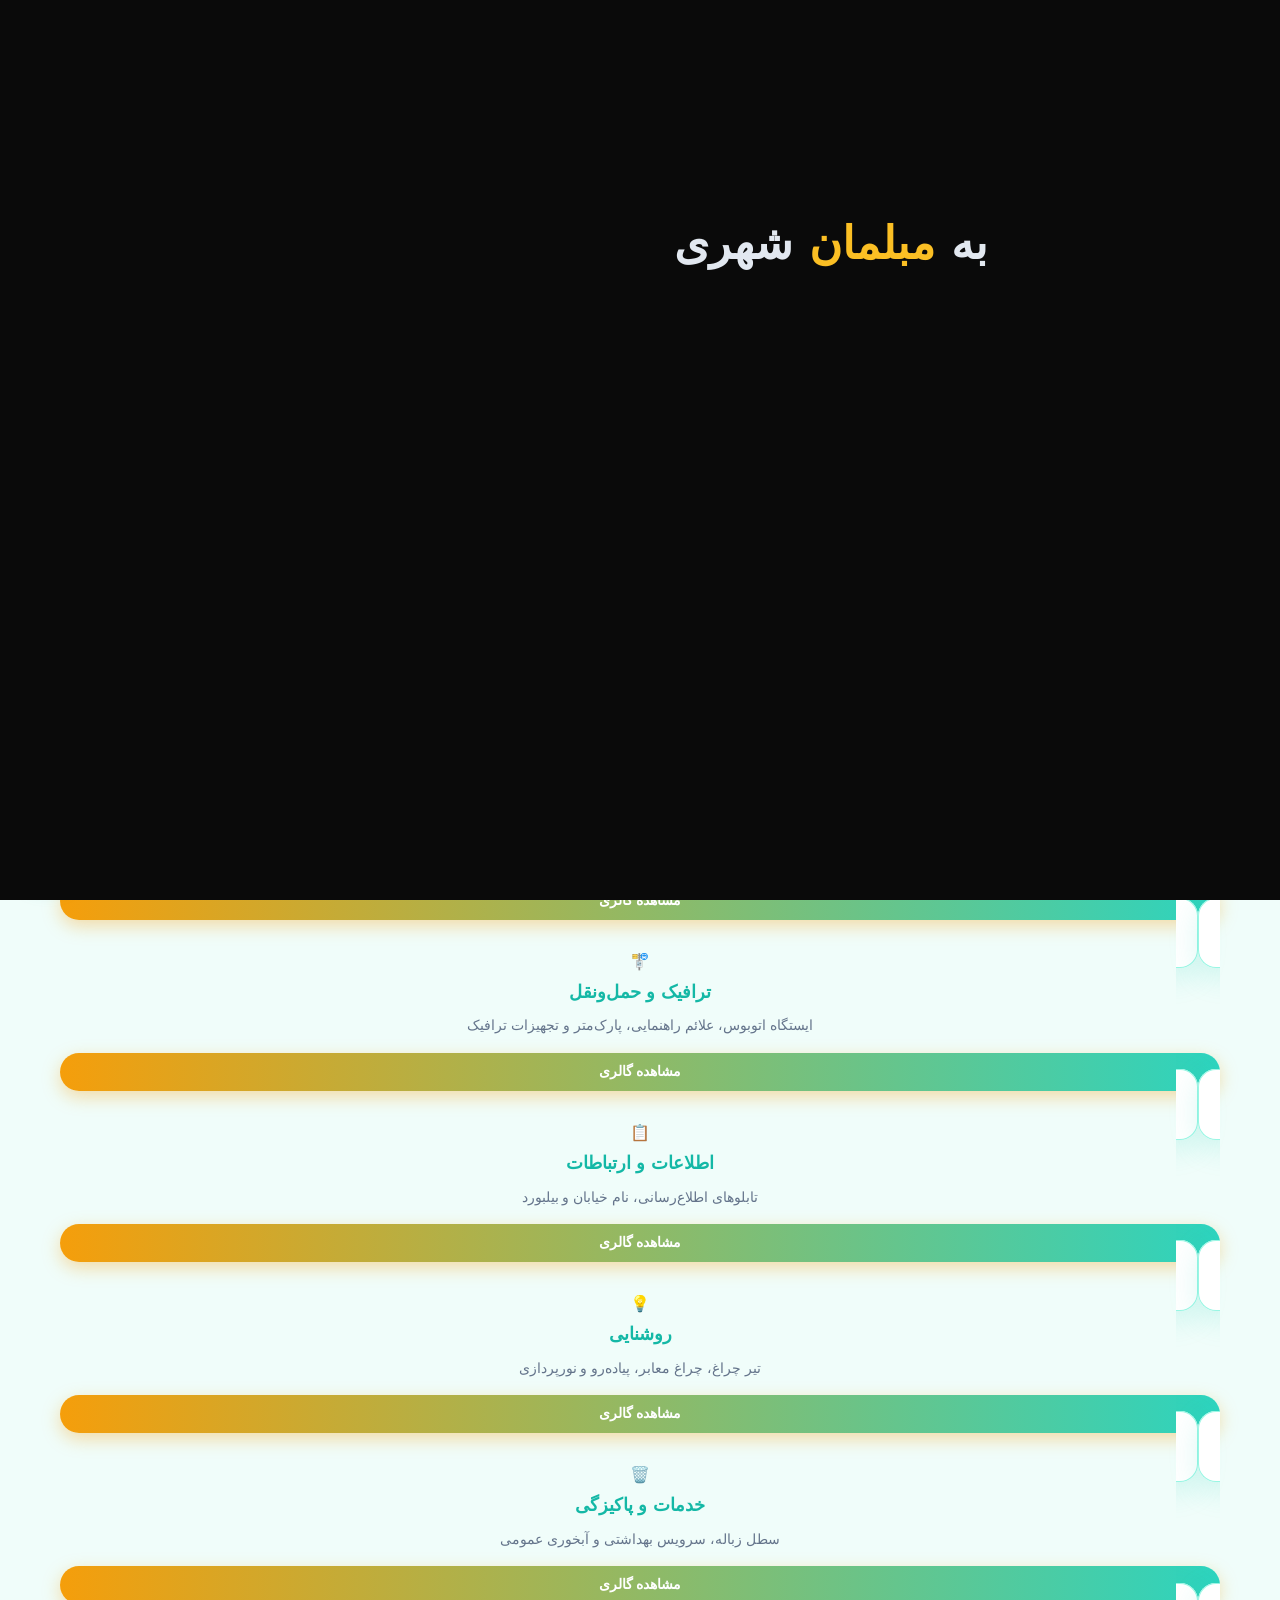
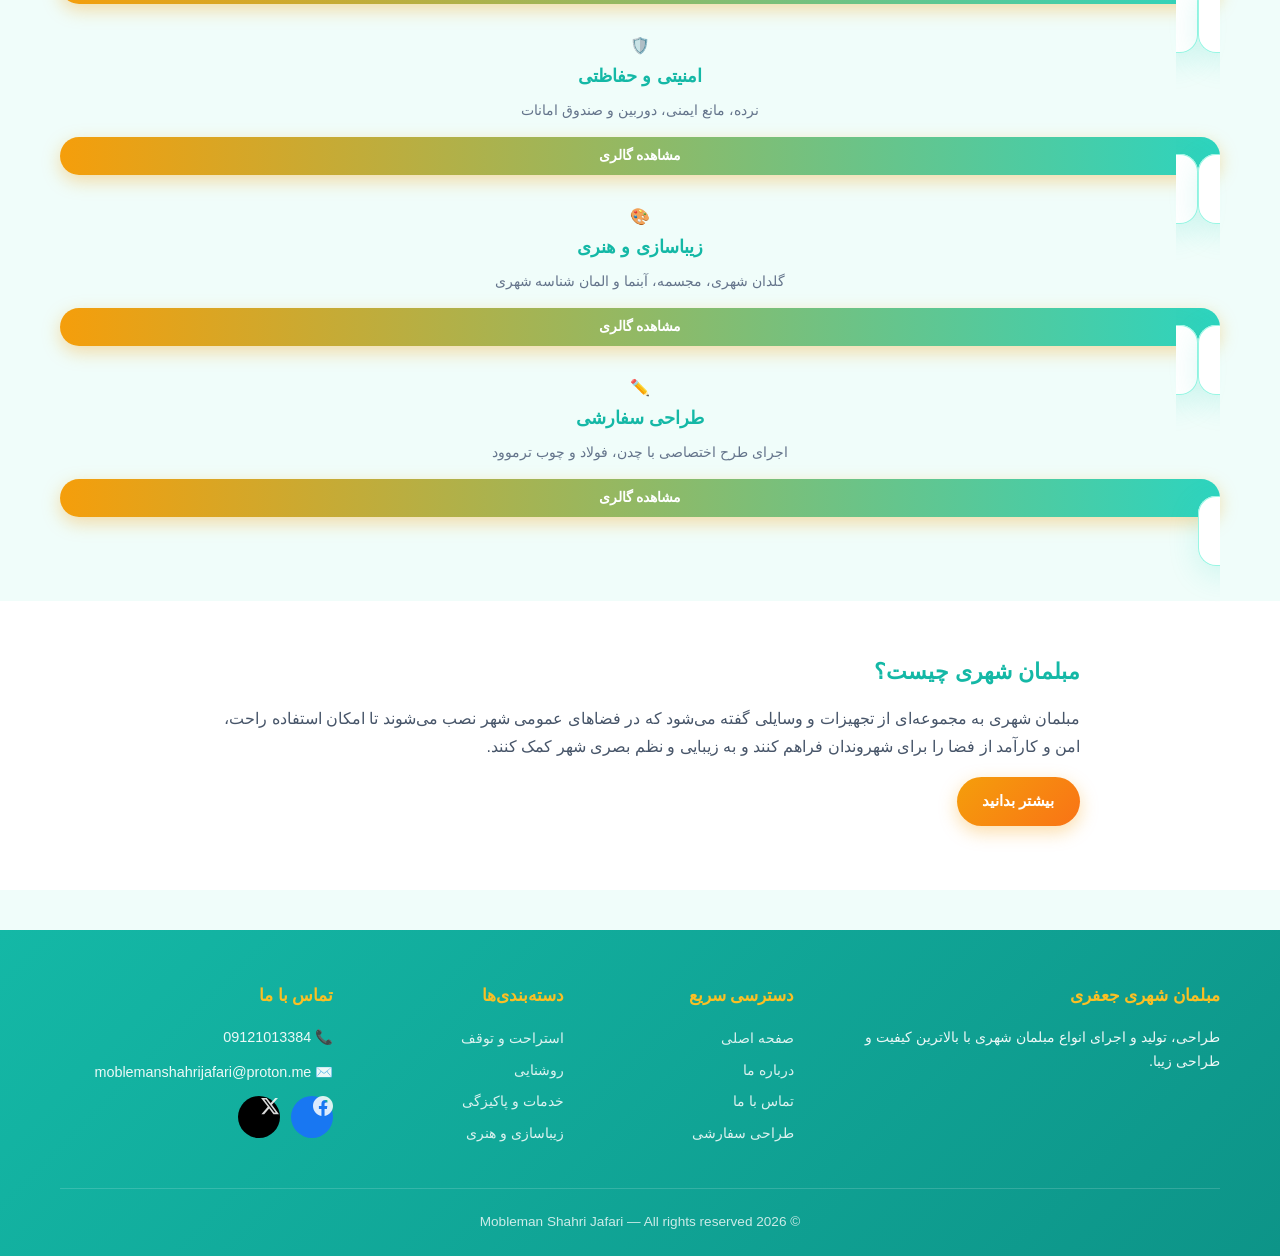
==== commit b9d27f5f: "Add files via upload Update site: brighter theme, continuous background music, improved multilingual" ====
--- a/index.html
+++ b/index.html
@@ -270,7 +270,9 @@
     <div class="container">
       <div class="footer-grid">
         <div>
-          <h4>مبلمان شهری جعفری</h4>
+          <h4 data-lang="fa">مبلمان شهری جعفری</h4>
+          <h4 data-lang="en">Mobleman Shahri Jafari</h4>
+          <h4 data-lang="ar">مبلمان شهري جعفري</h4>
           <p data-lang="fa">طراحی، تولید و اجرای انواع مبلمان شهری با بالاترین کیفیت و طراحی زیبا.</p>
           <p data-lang="en">Design, production and installation of high-quality urban furniture.</p>
           <p data-lang="ar">تصميم وإنتاج وتركيب الأثاث الحضري بأعلى جودة.</p>
@@ -279,19 +281,35 @@
           <h4 data-lang="fa">دسترسی سریع</h4>
           <h4 data-lang="en">Quick Links</h4>
           <h4 data-lang="ar">روابط سريعة</h4>
-          <a href="index.html">Home</a>
-          <a href="about.html">About</a>
-          <a href="contact.html">Contact</a>
-          <a href="custom.html">Custom Design</a>
+          <a href="index.html" data-lang="fa">صفحه اصلی</a>
+          <a href="index.html" data-lang="en">Home</a>
+          <a href="index.html" data-lang="ar">الرئيسية</a>
+          <a href="about.html" data-lang="fa">درباره ما</a>
+          <a href="about.html" data-lang="en">About</a>
+          <a href="about.html" data-lang="ar">من نحن</a>
+          <a href="contact.html" data-lang="fa">تماس با ما</a>
+          <a href="contact.html" data-lang="en">Contact</a>
+          <a href="contact.html" data-lang="ar">اتصل بنا</a>
+          <a href="custom.html" data-lang="fa">طراحی سفارشی</a>
+          <a href="custom.html" data-lang="en">Custom Design</a>
+          <a href="custom.html" data-lang="ar">تصميم مخصص</a>
         </div>
         <div>
           <h4 data-lang="fa">دسته‌بندی‌ها</h4>
           <h4 data-lang="en">Categories</h4>
           <h4 data-lang="ar">الفئات</h4>
-          <a href="rest.html">Rest & Seating</a>
-          <a href="lighting.html">Lighting</a>
-          <a href="services.html">Services</a>
-          <a href="artistic.html">Artistic</a>
+          <a href="rest.html" data-lang="fa">استراحت و توقف</a>
+          <a href="rest.html" data-lang="en">Rest & Seating</a>
+          <a href="rest.html" data-lang="ar">الاستراحة والجلوس</a>
+          <a href="lighting.html" data-lang="fa">روشنایی</a>
+          <a href="lighting.html" data-lang="en">Lighting</a>
+          <a href="lighting.html" data-lang="ar">الإضاءة</a>
+          <a href="services.html" data-lang="fa">خدمات و پاکیزگی</a>
+          <a href="services.html" data-lang="en">Services</a>
+          <a href="services.html" data-lang="ar">الخدمات</a>
+          <a href="artistic.html" data-lang="fa">زیباسازی و هنری</a>
+          <a href="artistic.html" data-lang="en">Artistic</a>
+          <a href="artistic.html" data-lang="ar">التجميل والفن</a>
         </div>
         <div>
           <h4 data-lang="fa">تماس با ما</h4>
@@ -300,8 +318,8 @@
           <p>📞 09121013384</p>
           <p>✉️ moblemanshahrijafari@proton.me</p>
           <div class="social-links" style="margin-top:0.7rem;">
-            <a href="https://www.facebook.com/Moblaman.Shahri.Jafari/" target="_blank" rel="noopener" class="fb" title="Facebook">f</a>
-            <a href="https://x.com/mmrrodio" target="_blank" rel="noopener" class="tw" title="X / Twitter">𝕏</a>
+            <a href="https://www.facebook.com/Moblaman.Shahri.Jafari/" target="_blank" rel="noopener" class="fb" title="Facebook"><svg viewBox="0 0 24 24" aria-hidden="true"><path d="M24 12.073c0-6.627-5.373-12-12-12s-12 5.373-12 12c0 5.99 4.388 10.954 10.125 11.854v-8.385H7.078v-3.47h3.047V9.43c0-3.007 1.792-4.669 4.533-4.669 1.312 0 2.686.235 2.686.235v2.953H15.83c-1.491 0-1.956.925-1.956 1.874v2.25h3.328l-.532 3.47h-2.796v8.385C19.612 23.027 24 18.062 24 12.073z"/></svg></a>
+            <a href="https://x.com/mmrrodio" target="_blank" rel="noopener" class="tw" title="X / Twitter"><svg viewBox="0 0 24 24" aria-hidden="true"><path d="M18.244 2.25h3.308l-7.227 8.26 8.502 11.24H16.17l-5.214-6.817L4.99 21.75H1.68l7.73-8.835L1.254 2.25H8.08l4.713 6.231zm-1.161 17.52h1.833L7.084 4.126H5.117z"/></svg></a>
           </div>
         </div>
       </div>
--- a/css/style.css
+++ b/css/style.css
@@ -1,10 +1,10 @@
 /* ========================================
-   مبلمان شهری جعفری - Bright Modern Theme
+   مبلمان شهری جعفری - Bright Lively Theme v4
    ======================================== */
 :root {
-  --primary: #14b8a6;          /* Brighter Teal */
-  --primary-dark: #0d9488;
-  --primary-light: #2dd4bf;
+  --primary: #2dd4bf;          /* Lighter vibrant teal */
+  --primary-dark: #14b8a6;
+  --primary-light: #5eead4;
   --accent: #f59e0b;           /* Bright Amber/Gold */
   --accent-light: #fbbf24;
   --secondary: #3b82f6;        /* Bright Blue */
@@ -12,10 +12,10 @@
   --bg-card: #ffffff;
   --text: #0f766e;
   --text-muted: #5eead4;
-  --text-dark: #115e59;
+  --text-dark: #134e4a;
   --border: #99f6e4;
-  --shadow: 0 8px 30px rgba(20, 184, 166, 0.15);
-  --shadow-hover: 0 16px 40px rgba(20, 184, 166, 0.25);
+  --shadow: 0 8px 30px rgba(45, 212, 191, 0.18);
+  --shadow-hover: 0 16px 40px rgba(45, 212, 191, 0.28);
   --radius: 18px;
   --transition: all 0.3s cubic-bezier(0.4, 0, 0.2, 1);
   --font: 'Vazirmatn', 'Tahoma', 'Segoe UI', sans-serif;
@@ -30,7 +30,7 @@
 body {
   font-family: var(--font);
   background: var(--bg);
-  color: var(--text);
+  color: var(--text-dark);
   line-height: 1.75;
   direction: rtl;
   overflow-x: hidden;
@@ -51,8 +51,8 @@
   margin-right: 12px;
 }
 .lang-btn {
-  background: rgba(255,255,255,0.2);
-  border: 1px solid rgba(255,255,255,0.4);
+  background: rgba(255,255,255,0.25);
+  border: 1px solid rgba(255,255,255,0.5);
   color: #fff;
   padding: 5px 12px;
   border-radius: 20px;
@@ -67,13 +67,13 @@
   border-color: var(--accent);
 }
 
-/* ========== Header ========== */
+/* ========== Header - Lighter & Livelier ========== */
 .header {
   position: sticky;
   top: 0;
   z-index: 1000;
-  background: linear-gradient(90deg, #14b8a6, #0d9488);
-  box-shadow: 0 4px 20px rgba(0,0,0,0.12);
+  background: linear-gradient(90deg, #2dd4bf, #14b8a6, #0d9488);
+  box-shadow: 0 4px 20px rgba(0,0,0,0.1);
   padding: 0.55rem 0;
 }
 .header-inner {
@@ -110,7 +110,7 @@
   flex-wrap: wrap;
 }
 .nav a {
-  color: rgba(255,255,255,0.92);
+  color: rgba(255,255,255,0.95);
   padding: 0.45rem 0.85rem;
   border-radius: 50px;
   font-size: 0.88rem;
@@ -139,8 +139,9 @@
   align-items: center;
   justify-content: center;
   color: #fff;
-  transition: opacity 0.8s ease, visibility 0.8s;
-  gap: 1.5rem;
+  transition: opacity 0.9s ease, visibility 0.9s;
+  gap: 1.2rem;
+  padding: 1.5rem;
 }
 .splash.hide {
   opacity: 0;
@@ -152,56 +153,55 @@
   flex-wrap: wrap;
   justify-content: center;
   gap: 0.6rem 1rem;
-  margin-bottom: 1.2rem;
-  min-height: 70px;
+  max-width: 90vw;
 }
 .splash-word {
-  font-size: clamp(1.8rem, 5vw, 3.2rem);
-  font-weight: 800;
+  font-size: clamp(1.6rem, 5vw, 2.8rem);
+  font-weight: 700;
   opacity: 0;
-  transform: translateY(25px) scale(0.85);
-  filter: blur(4px);
-  transition: all 0.6s cubic-bezier(0.34, 1.56, 0.64, 1);
-  text-shadow: 0 0 20px rgba(251, 191, 36, 0.3);
+  transform: translateY(18px);
+  transition: opacity 0.55s ease, transform 0.55s ease;
+  color: #e2e8f0;
 }
 .splash-word.show {
   opacity: 1;
-  transform: translateY(0) scale(1);
-  filter: blur(0);
+  transform: translateY(0);
 }
 .splash-word.highlight { color: var(--accent-light); }
 .splash-en {
-  font-size: 1.2rem;
+  font-size: clamp(0.95rem, 2.5vw, 1.25rem);
+  color: #94a3b8;
   opacity: 0;
-  letter-spacing: 3px;
-  font-weight: 400;
+  transform: translateX(-30px);
+  transition: opacity 0.6s ease, transform 0.6s ease;
+  margin-top: 0.3rem;
+  letter-spacing: 0.5px;
+}
+.splash-en.show {
+  opacity: 1;
+  transform: translateX(0);
+  animation: swing-en 2.8s ease-in-out 0.6s infinite alternate;
+}
+@keyframes swing-en {
+  from { transform: translateX(-12px); }
+  to { transform: translateX(12px); }
+}
+.splash-img-wrap {
+  margin-top: 1.2rem;
+  opacity: 0;
+  transform: scale(0.85);
   transition: opacity 0.7s ease, transform 0.7s ease;
-  transform: translateY(15px);
-}
-.splash-en.show {
-  opacity: 0.95;
-  transform: translateY(0);
-  animation: enFloat 2.5s ease-in-out infinite alternate;
-}
-@keyframes enFloat {
-  from { transform: translateX(-8px); }
-  to { transform: translateX(8px); }
-}
-.splash-img-wrap {
-  margin-top: 1.5rem;
-  opacity: 0;
-  transform: scale(0.9);
-  transition: all 0.7s ease;
+  max-width: min(420px, 85vw);
 }
 .splash-img-wrap.show {
   opacity: 1;
   transform: scale(1);
-  animation: rock 2.2s ease-in-out infinite alternate;
 }
 .splash-img-wrap img {
-  width: min(280px, 70vw);
+  width: 100%;
   border-radius: 16px;
   box-shadow: 0 20px 50px rgba(0,0,0,0.5);
+  animation: rock 3.2s ease-in-out infinite alternate;
 }
 @keyframes rock {
   from { transform: rotate(-10deg); }
@@ -211,287 +211,202 @@
 /* ========== Hero ========== */
 .hero {
   position: relative;
-  min-height: 68vh;
+  min-height: 420px;
   display: flex;
   align-items: center;
   justify-content: center;
-  background: #0f172a;
   overflow: hidden;
-  text-align: center;
   color: #fff;
 }
 .hero-bg {
-  position: absolute;
-  inset: 0;
-  background-size: cover;
-  background-position: center;
-  opacity: 1;
+  position: absolute; inset: 0;
+  background-size: cover; background-position: center;
   filter: brightness(0.55);
-}
-.hero-bg::after {
-  content: '';
-  position: absolute;
-  inset: 0;
-  background: linear-gradient(to bottom, rgba(15,23,42,0.25) 0%, rgba(15,23,42,0.55) 100%);
-  pointer-events: none;
+  transform: scale(1.05);
 }
 .hero-content {
-  position: relative;
-  z-index: 2;
-  max-width: 860px;
-  padding: 3rem 1.5rem;
+  position: relative; z-index: 2;
+  text-align: center; padding: 3rem 1.5rem; max-width: 900px;
 }
 .hero h1 {
-  font-size: clamp(2rem, 5vw, 3.1rem);
-  font-weight: 800;
-  margin-bottom: 1rem;
-  line-height: 1.35;
-  text-shadow: 0 2px 10px rgba(0,0,0,0.2);
-}
-.hero h1 span { color: var(--accent-light); }
+  font-size: clamp(1.7rem, 4.5vw, 2.6rem);
+  font-weight: 800; margin-bottom: 1rem; line-height: 1.35;
+}
 .hero p {
-  font-size: 1.1rem;
-  opacity: 0.95;
-  margin-bottom: 1.8rem;
-  max-width: 620px;
-  margin-left: auto;
-  margin-right: auto;
-}
+  font-size: 1.05rem; opacity: 0.95; max-width: 700px; margin: 0 auto 1.5rem;
+}
+
+/* ========== Buttons ========== */
 .btn {
-  display: inline-flex;
-  align-items: center;
-  gap: 0.5rem;
-  padding: 0.85rem 1.7rem;
+  display: inline-block;
+  padding: 0.7rem 1.6rem;
   border-radius: 50px;
   font-weight: 600;
-  font-size: 0.98rem;
+  font-size: 0.95rem;
+  transition: var(--transition);
+  border: none;
   cursor: pointer;
-  border: none;
-  transition: var(--transition);
 }
 .btn-primary {
-  background: var(--accent);
-  color: #fff;
-  box-shadow: 0 6px 20px rgba(245, 158, 11, 0.4);
+  background: linear-gradient(135deg, var(--accent), #f97316);
+  color: #fff;
+  box-shadow: 0 6px 18px rgba(245, 158, 11, 0.35);
 }
 .btn-primary:hover {
-  background: #d97706;
   transform: translateY(-3px);
-  box-shadow: 0 10px 28px rgba(245, 158, 11, 0.5);
+  box-shadow: 0 10px 25px rgba(245, 158, 11, 0.45);
 }
 .btn-outline {
   background: transparent;
-  border: 2px solid rgba(255,255,255,0.7);
-  color: #fff;
-}
-.btn-outline:hover {
-  background: rgba(255,255,255,0.15);
-  border-color: #fff;
-}
-
-/* ========== Sections ========== */
-.section { padding: 4rem 0; }
-.container { max-width: 1280px; margin: 0 auto; padding: 0 1.4rem; }
-.section-title { text-align: center; margin-bottom: 2.8rem; }
+  border: 2px solid #fff;
+  color: #fff;
+}
+.btn-outline:hover { background: #fff; color: var(--primary-dark); }
+
+/* ========== Categories Grid ========== */
+.section { padding: 3.5rem 0; }
+.container { max-width: 1200px; margin: 0 auto; padding: 0 1.25rem; }
+.section-title {
+  text-align: center;
+  margin-bottom: 2.2rem;
+}
 .section-title h2 {
-  font-size: 1.9rem;
-  font-weight: 700;
+  font-size: 1.7rem;
+  font-weight: 800;
   color: var(--primary-dark);
-  margin-bottom: 0.5rem;
-  position: relative;
-  display: inline-block;
-}
-.section-title h2::after {
-  content: '';
-  position: absolute;
-  bottom: -7px; right: 20%; left: 20%;
-  height: 4px;
-  background: linear-gradient(90deg, var(--accent), var(--primary));
-  border-radius: 4px;
-}
-.section-title p { color: #5eead4; max-width: 560px; margin: 1.1rem auto 0; color: #0f766e; }
-
-/* Category Cards */
-.categories-grid {
+  margin-bottom: 0.4rem;
+}
+.section-title p { color: #64748b; font-size: 1rem; }
+
+.cat-grid {
   display: grid;
-  grid-template-columns: repeat(auto-fill, minmax(270px, 1fr));
-  gap: 1.5rem;
+  grid-template-columns: repeat(auto-fill, minmax(260px, 1fr));
+  gap: 1.4rem;
 }
 .cat-card {
   background: var(--bg-card);
   border-radius: var(--radius);
-  overflow: hidden;
+  padding: 1.6rem 1.3rem;
   box-shadow: var(--shadow);
   transition: var(--transition);
-  border: 2px solid transparent;
-  display: flex;
-  flex-direction: column;
+  border: 1px solid var(--border);
+  text-align: center;
 }
 .cat-card:hover {
-  transform: translateY(-8px);
+  transform: translateY(-6px);
   box-shadow: var(--shadow-hover);
   border-color: var(--primary-light);
 }
-.cat-card-img {
-  height: 170px;
+.cat-icon {
+  width: 64px; height: 64px;
+  margin: 0 auto 1rem;
   background: linear-gradient(135deg, var(--primary), var(--primary-dark));
-  display: flex;
-  align-items: center;
-  justify-content: center;
-  font-size: 3.2rem;
-  color: #fff;
-  position: relative;
-}
-.cat-card-body { padding: 1.3rem 1.4rem 1.5rem; flex: 1; display: flex; flex-direction: column; }
+  border-radius: 18px;
+  display: flex; align-items: center; justify-content: center;
+  font-size: 1.8rem;
+  color: #fff;
+  box-shadow: 0 8px 20px rgba(20, 184, 166, 0.3);
+}
 .cat-card h3 { font-size: 1.15rem; font-weight: 700; color: var(--primary-dark); margin-bottom: 0.4rem; }
-.cat-card p { font-size: 0.9rem; color: #64748b; flex: 1; margin-bottom: 1rem; }
-.cat-card .btn { align-self: flex-start; padding: 0.5rem 1.2rem; font-size: 0.88rem; }
-
-/* Page Hero */
-.page-hero {
-  background: linear-gradient(135deg, #0d9488, #0f766e);
-  color: #fff;
-  padding: 3rem 0 2.6rem;
-  text-align: center;
-}
-.page-hero h1 { font-size: clamp(1.7rem, 4vw, 2.5rem); font-weight: 800; margin-bottom: 0.5rem; }
-.page-hero p { opacity: 0.92; max-width: 680px; margin: 0 auto; font-size: 1.02rem; }
-.breadcrumb { margin-top: 1rem; font-size: 0.88rem; opacity: 0.85; }
-.breadcrumb a { color: var(--accent-light); }
-
-/* Gallery */
-.gallery-section { padding: 2.8rem 0 3.5rem; }
+.cat-card p { font-size: 0.9rem; color: #64748b; margin-bottom: 1rem; line-height: 1.55; }
+.cat-card .btn {
+  font-size: 0.85rem;
+  padding: 0.45rem 1.1rem;
+  background: linear-gradient(90deg, var(--accent), var(--primary));
+  color: #fff;
+}
+
+/* ========== Gallery ========== */
 .gallery-main {
   display: grid;
-  grid-template-columns: repeat(3, 1fr);
-  gap: 1.3rem;
-  margin-bottom: 2.2rem;
-}
-@media (max-width: 900px) { .gallery-main { grid-template-columns: 1fr; } }
+  grid-template-columns: repeat(auto-fill, minmax(280px, 1fr));
+  gap: 1.2rem;
+  margin-bottom: 2rem;
+}
 .gallery-item {
   position: relative;
   border-radius: var(--radius);
   overflow: hidden;
   aspect-ratio: 4/3;
+  background: #e2e8f0;
+  cursor: pointer;
   box-shadow: var(--shadow);
+  transition: var(--transition);
+}
+.gallery-item:hover { transform: scale(1.02); box-shadow: var(--shadow-hover); }
+.gallery-item img { width: 100%; height: 100%; object-fit: cover; }
+.img-placeholder {
+  width: 100%; height: 100%;
+  display: flex; align-items: center; justify-content: center;
+  background: linear-gradient(135deg, #ccfbf1, #99f6e4);
+  color: var(--primary-dark);
+  font-size: 0.95rem;
+}
+.gallery-strip {
+  display: flex;
+  gap: 0.8rem;
+  overflow: hidden;
+  padding: 0.5rem 0;
+}
+.strip-item {
+  flex: 0 0 160px;
+  height: 110px;
+  border-radius: 12px;
+  overflow: hidden;
   cursor: pointer;
   background: #e2e8f0;
 }
-.gallery-item img {
-  width: 100%; height: 100%;
-  object-fit: cover;
-  transition: transform 0.5s ease;
-}
-.gallery-item:hover img { transform: scale(1.1); }
-.gallery-item .overlay {
-  position: absolute; inset: 0;
-  background: linear-gradient(to top, rgba(13,148,136,0.75), transparent 55%);
-  opacity: 0; transition: var(--transition);
-  display: flex; align-items: flex-end; padding: 1.1rem; color: #fff; font-weight: 600;
-}
-.gallery-item:hover .overlay { opacity: 1; }
-
-.gallery-strip-wrapper {
-  position: relative;
-  overflow: hidden;
+.strip-item img { width: 100%; height: 100%; object-fit: cover; }
+
+/* ========== Content blocks ========== */
+.content-block h2 { color: var(--primary-dark); font-size: 1.35rem; margin-bottom: 0.9rem; font-weight: 700; }
+.content-block p { color: #475569; margin-bottom: 0.8rem; }
+
+/* ========== Contact ========== */
+.contact-grid {
+  display: grid;
+  grid-template-columns: repeat(auto-fit, minmax(240px, 1fr));
+  gap: 1.5rem;
+}
+.contact-item {
+  background: #fff;
   border-radius: var(--radius);
-  background: #fff;
-  padding: 1rem 0;
+  padding: 1.5rem;
   box-shadow: var(--shadow);
-}
-.gallery-strip {
-  display: flex;
-  gap: 0.9rem;
-  animation: scrollStrip 45s linear infinite;
-  width: max-content;
-}
-.gallery-strip:hover { animation-play-state: paused; }
-.gallery-strip .strip-item {
-  flex-shrink: 0;
-  width: 190px; height: 130px;
-  border-radius: 14px;
-  overflow: hidden;
-  position: relative;
-  cursor: pointer;
-  box-shadow: 0 4px 14px rgba(0,0,0,0.1);
-  transition: transform 0.3s ease;
-  background: #e2e8f0;
-}
-.gallery-strip .strip-item:hover {
-  transform: scale(1.12);
-  z-index: 5;
-  box-shadow: 0 8px 22px rgba(0,0,0,0.18);
-}
-.gallery-strip .strip-item img { width: 100%; height: 100%; object-fit: cover; }
-@keyframes scrollStrip {
-  0% { transform: translateX(0); }
-  100% { transform: translateX(50%); }
-}
-
-.img-placeholder {
-  width: 100%; height: 100%;
-  background: linear-gradient(135deg, #ccfbf1, #99f6e4);
+  border: 1px solid var(--border);
+  text-align: center;
+}
+.contact-item .icon {
+  width: 52px; height: 52px; margin: 0 auto 0.8rem;
+  background: linear-gradient(135deg, var(--primary), var(--primary-dark));
+  border-radius: 50%;
   display: flex; align-items: center; justify-content: center;
-  color: #0f766e; font-size: 0.9rem; text-align: center; padding: 1rem;
-}
-
-/* Content */
-.content-block {
-  background: var(--bg-card);
-  border-radius: var(--radius);
-  padding: 1.9rem 2rem;
-  box-shadow: var(--shadow);
-  margin-bottom: 1.6rem;
-  border: 1px solid #ccfbf1;
-}
-.content-block h2 { color: var(--primary-dark); font-size: 1.35rem; margin-bottom: 0.9rem; font-weight: 700; }
-.content-block p { color: #475569; margin-bottom: 0.9rem; }
-.content-block ul { padding-right: 1.3rem; margin-bottom: 0.9rem; }
-body.lang-en .content-block ul, body.lang-ar .content-block ul { padding-right: 0; padding-left: 1.3rem; }
-.content-block li {
-  position: relative; padding-right: 1.1rem; margin-bottom: 0.45rem; color: #475569;
-}
-body.lang-en .content-block li, body.lang-ar .content-block li { padding-right: 0; padding-left: 1.1rem; }
-.content-block li::before {
-  content: '●'; position: absolute; right: 0; color: var(--accent); font-size: 0.55rem; top: 0.45rem;
-}
-body.lang-en .content-block li::before, body.lang-ar .content-block li::before { right: auto; left: 0; }
-
-/* Contact */
-.contact-grid { display: grid; grid-template-columns: 1fr 1fr; gap: 1.8rem; }
-@media (max-width: 800px) { .contact-grid { grid-template-columns: 1fr; } }
-.contact-item {
-  display: flex; align-items: flex-start; gap: 1rem;
-  background: var(--bg-card); padding: 1.25rem 1.4rem;
-  border-radius: var(--radius); box-shadow: var(--shadow); border: 1px solid #ccfbf1;
-}
-.contact-item .icon {
-  width: 46px; height: 46px;
-  background: linear-gradient(135deg, var(--primary), var(--primary-dark));
-  color: #fff; border-radius: 12px;
-  display: flex; align-items: center; justify-content: center; font-size: 1.25rem; flex-shrink: 0;
+  font-size: 1.3rem; color: #fff;
 }
 .contact-item h4 { font-size: 0.98rem; color: var(--primary-dark); margin-bottom: 0.2rem; }
 .contact-item p, .contact-item a { color: #64748b; font-size: 0.93rem; }
 .contact-item a:hover { color: var(--primary); }
+
+/* ========== Social Links ========== */
 .social-links { display: flex; gap: 0.7rem; margin-top: 0.4rem; }
 .social-links a {
   width: 42px; height: 42px; border-radius: 50%;
   background: var(--primary); color: #fff;
   display: flex; align-items: center; justify-content: center;
-  font-size: 1.15rem; font-weight: 700; transition: var(--transition);
+  font-size: 1.1rem; font-weight: 700; transition: var(--transition);
   text-decoration: none;
 }
-.social-links a:hover { background: var(--accent); transform: translateY(-3px); }
+.social-links a:hover { transform: translateY(-3px); }
 .social-links a.fb { background: #1877f2; }
 .social-links a.tw { background: #000; }
 .social-links a.fb:hover { background: #0d65d9; }
 .social-links a.tw:hover { background: #333; }
-
-/* Footer */
+.social-links a svg { width: 20px; height: 20px; fill: currentColor; }
+
+/* ========== Footer ========== */
 .footer {
-  background: linear-gradient(135deg, #0d9488, #0f766e);
-  color: rgba(255,255,255,0.9);
+  background: linear-gradient(135deg, #14b8a6, #0d9488);
+  color: rgba(255,255,255,0.92);
   padding: 3.2rem 0 1.4rem;
   margin-top: 2.5rem;
 }
@@ -505,20 +420,20 @@
 @media (max-width: 550px) { .footer-grid { grid-template-columns: 1fr; } }
 .footer h4 { color: var(--accent-light); font-size: 1.05rem; margin-bottom: 1rem; font-weight: 600; }
 .footer p { font-size: 0.9rem; line-height: 1.65; margin-bottom: 0.7rem; }
-.footer a { color: rgba(255,255,255,0.82); font-size: 0.9rem; display: block; margin-bottom: 0.4rem; }
+.footer a { color: rgba(255,255,255,0.85); font-size: 0.9rem; display: block; margin-bottom: 0.4rem; }
 .footer a:hover { color: var(--accent-light); }
 .footer-bottom {
-  border-top: 1px solid rgba(255,255,255,0.15);
-  padding-top: 1.3rem; text-align: center; font-size: 0.85rem; opacity: 0.8;
-}
-
-/* Music Button */
+  border-top: 1px solid rgba(255,255,255,0.18);
+  padding-top: 1.3rem; text-align: center; font-size: 0.85rem; opacity: 0.85;
+}
+
+/* ========== Music Button ========== */
 .music-toggle {
   position: fixed; bottom: 22px; left: 22px; z-index: 999;
   width: 52px; height: 52px; border-radius: 50%;
   background: linear-gradient(135deg, var(--primary), var(--primary-dark));
   color: #fff; border: none;
-  box-shadow: 0 6px 22px rgba(13, 148, 136, 0.4);
+  box-shadow: 0 6px 22px rgba(20, 184, 166, 0.45);
   cursor: pointer; font-size: 1.25rem;
   display: flex; align-items: center; justify-content: center;
   transition: var(--transition);
@@ -526,11 +441,11 @@
 .music-toggle:hover { transform: scale(1.1); }
 .music-toggle.playing { animation: pulse 2s infinite; }
 @keyframes pulse {
-  0%, 100% { box-shadow: 0 6px 22px rgba(13, 148, 136, 0.4); }
+  0%, 100% { box-shadow: 0 6px 22px rgba(20, 184, 166, 0.45); }
   50% { box-shadow: 0 6px 28px rgba(245, 158, 11, 0.55); }
 }
 
-/* Lightbox */
+/* ========== Lightbox ========== */
 .lightbox {
   position: fixed; inset: 0; background: rgba(0,0,0,0.9);
   z-index: 2000; display: none; align-items: center; justify-content: center; padding: 1.5rem;
@@ -543,11 +458,11 @@
   width: 42px; height: 42px; border-radius: 50%; font-size: 1.35rem; cursor: pointer;
 }
 
-/* Responsive Nav */
+/* ========== Responsive Nav ========== */
 @media (max-width: 1020px) {
   .nav {
     display: none; position: absolute; top: 100%; right: 0; left: 0;
-    background: #0f766e; flex-direction: column; padding: 0.9rem; gap: 0.3rem;
+    background: #14b8a6; flex-direction: column; padding: 0.9rem; gap: 0.3rem;
     box-shadow: 0 10px 30px rgba(0,0,0,0.2);
   }
   .nav.open { display: flex; }
@@ -555,11 +470,12 @@
   .lang-switcher { order: -1; }
 }
 
-/* Language content helpers */
+/* ========== Language visibility (strict) ========== */
 [data-lang] { display: none !important; }
 body.lang-fa [data-lang="fa"],
 body.lang-en [data-lang="en"],
 body.lang-ar [data-lang="ar"] { display: block !important; }
+
 body.lang-fa a[data-lang="fa"],
 body.lang-en a[data-lang="en"],
 body.lang-ar a[data-lang="ar"],
@@ -568,7 +484,30 @@
 body.lang-ar span[data-lang="ar"],
 body.lang-fa button[data-lang="fa"],
 body.lang-en button[data-lang="en"],
-body.lang-ar button[data-lang="ar"] { display: inline !important; }
+body.lang-ar button[data-lang="ar"],
+body.lang-fa h1[data-lang="fa"],
+body.lang-en h1[data-lang="en"],
+body.lang-ar h1[data-lang="ar"],
+body.lang-fa h2[data-lang="fa"],
+body.lang-en h2[data-lang="en"],
+body.lang-ar h2[data-lang="ar"],
+body.lang-fa h3[data-lang="fa"],
+body.lang-en h3[data-lang="en"],
+body.lang-ar h3[data-lang="ar"],
+body.lang-fa h4[data-lang="fa"],
+body.lang-en h4[data-lang="en"],
+body.lang-ar h4[data-lang="ar"],
+body.lang-fa p[data-lang="fa"],
+body.lang-en p[data-lang="en"],
+body.lang-ar p[data-lang="ar"],
+body.lang-fa div[data-lang="fa"],
+body.lang-en div[data-lang="en"],
+body.lang-ar div[data-lang="ar"] { display: block !important; }
+
 body.lang-fa .nav a[data-lang="fa"],
 body.lang-en .nav a[data-lang="en"],
 body.lang-ar .nav a[data-lang="ar"] { display: inline-block !important; }
+
+body.lang-fa a.btn[data-lang="fa"],
+body.lang-en a.btn[data-lang="en"],
+body.lang-ar a.btn[data-lang="ar"] { display: inline-block !important; }
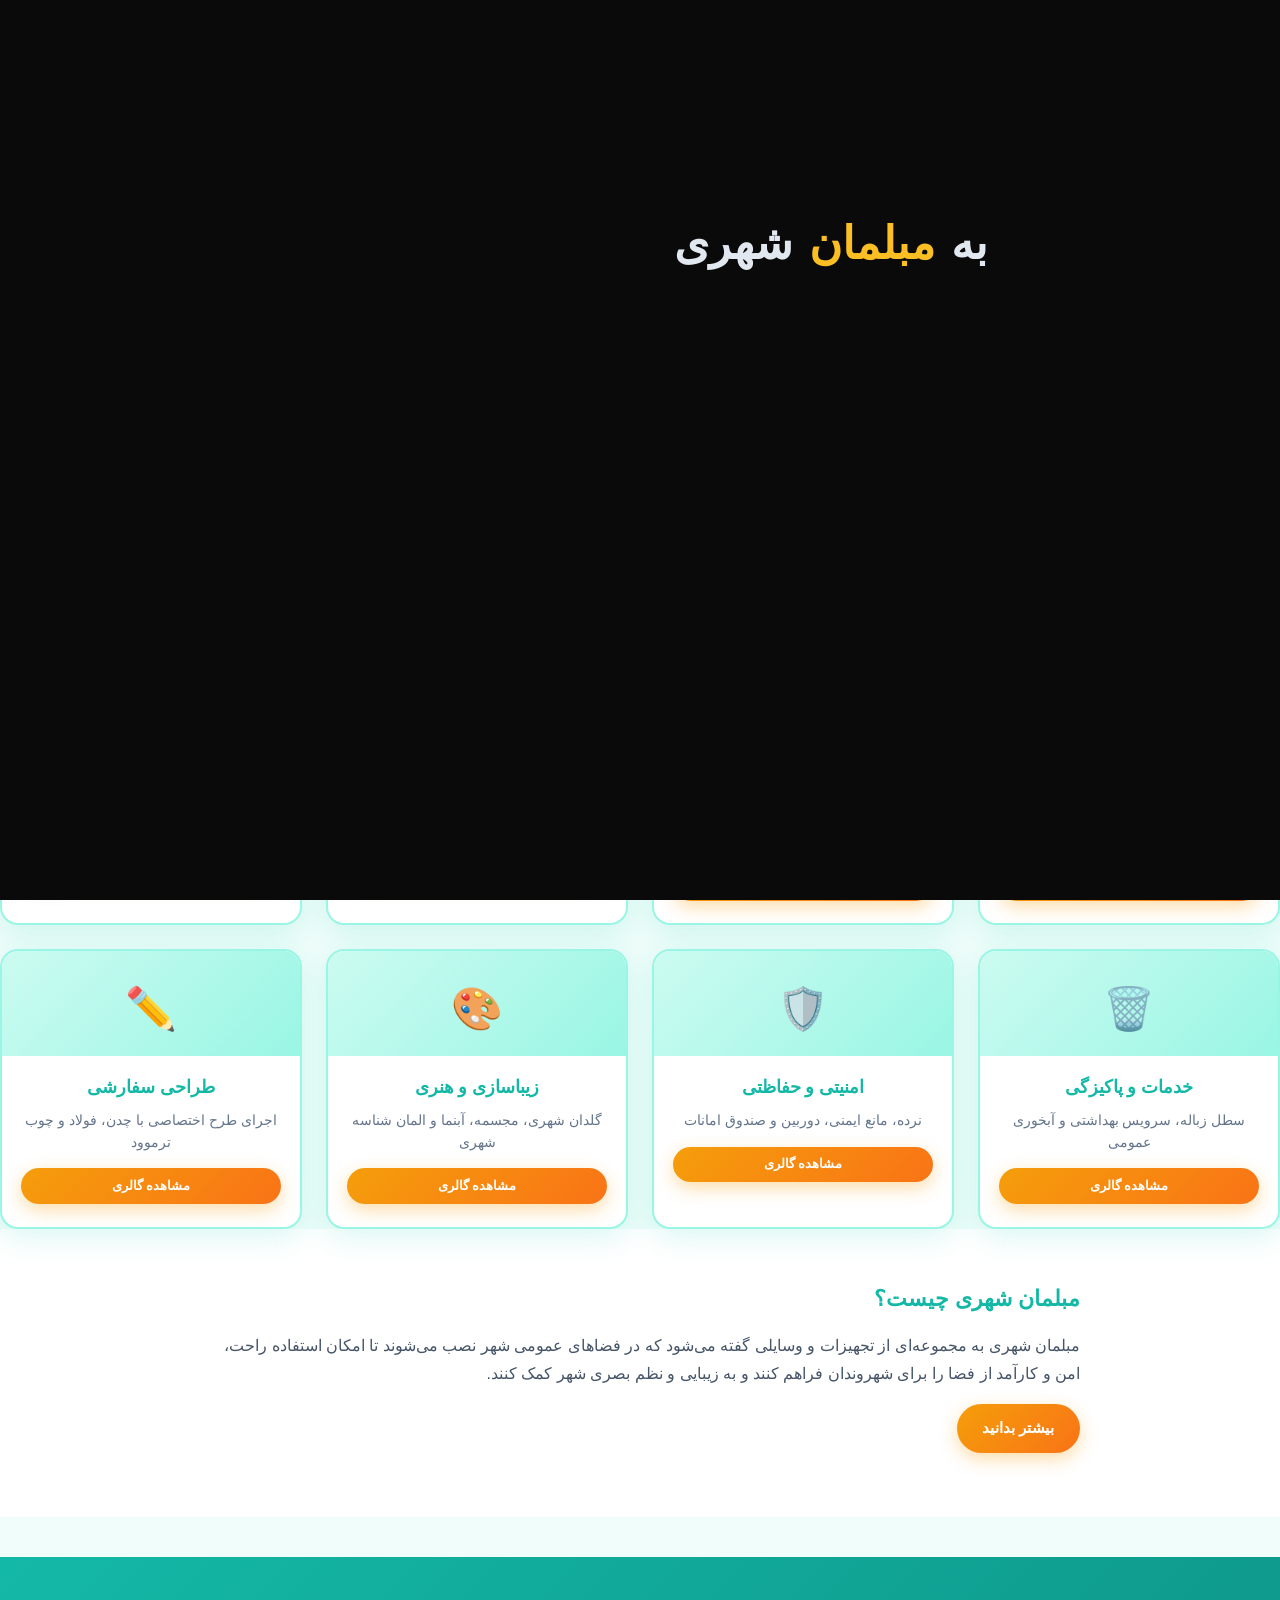
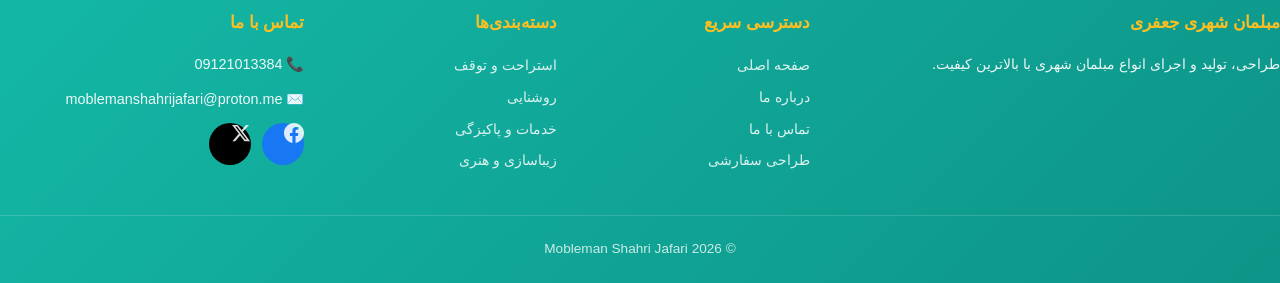
==== commit 20fc5c78: "Add files via upload Fix footer multilingual display, remove breadcrumbs, expand About page with ful" ====
--- a/index.html
+++ b/index.html
@@ -273,7 +273,7 @@
           <h4 data-lang="fa">مبلمان شهری جعفری</h4>
           <h4 data-lang="en">Mobleman Shahri Jafari</h4>
           <h4 data-lang="ar">مبلمان شهري جعفري</h4>
-          <p data-lang="fa">طراحی، تولید و اجرای انواع مبلمان شهری با بالاترین کیفیت و طراحی زیبا.</p>
+          <p data-lang="fa">طراحی، تولید و اجرای انواع مبلمان شهری با بالاترین کیفیت.</p>
           <p data-lang="en">Design, production and installation of high-quality urban furniture.</p>
           <p data-lang="ar">تصميم وإنتاج وتركيب الأثاث الحضري بأعلى جودة.</p>
         </div>
@@ -317,13 +317,13 @@
           <h4 data-lang="ar">اتصل بنا</h4>
           <p>📞 09121013384</p>
           <p>✉️ moblemanshahrijafari@proton.me</p>
-          <div class="social-links" style="margin-top:0.7rem;">
+          <div class="social-links">
             <a href="https://www.facebook.com/Moblaman.Shahri.Jafari/" target="_blank" rel="noopener" class="fb" title="Facebook"><svg viewBox="0 0 24 24" aria-hidden="true"><path d="M24 12.073c0-6.627-5.373-12-12-12s-12 5.373-12 12c0 5.99 4.388 10.954 10.125 11.854v-8.385H7.078v-3.47h3.047V9.43c0-3.007 1.792-4.669 4.533-4.669 1.312 0 2.686.235 2.686.235v2.953H15.83c-1.491 0-1.956.925-1.956 1.874v2.25h3.328l-.532 3.47h-2.796v8.385C19.612 23.027 24 18.062 24 12.073z"/></svg></a>
             <a href="https://x.com/mmrrodio" target="_blank" rel="noopener" class="tw" title="X / Twitter"><svg viewBox="0 0 24 24" aria-hidden="true"><path d="M18.244 2.25h3.308l-7.227 8.26 8.502 11.24H16.17l-5.214-6.817L4.99 21.75H1.68l7.73-8.835L1.254 2.25H8.08l4.713 6.231zm-1.161 17.52h1.833L7.084 4.126H5.117z"/></svg></a>
           </div>
         </div>
       </div>
-      <div class="footer-bottom">© 2026 Mobleman Shahri Jafari — All rights reserved</div>
+      <div class="footer-bottom">© 2026 Mobleman Shahri Jafari</div>
     </div>
   </footer>
 
--- a/css/style.css
+++ b/css/style.css
@@ -263,58 +263,7 @@
 }
 .btn-outline:hover { background: #fff; color: var(--primary-dark); }
 
-/* ========== Categories Grid ========== */
-.section { padding: 3.5rem 0; }
-.container { max-width: 1200px; margin: 0 auto; padding: 0 1.25rem; }
-.section-title {
-  text-align: center;
-  margin-bottom: 2.2rem;
-}
-.section-title h2 {
-  font-size: 1.7rem;
-  font-weight: 800;
-  color: var(--primary-dark);
-  margin-bottom: 0.4rem;
-}
-.section-title p { color: #64748b; font-size: 1rem; }
-
-.cat-grid {
-  display: grid;
-  grid-template-columns: repeat(auto-fill, minmax(260px, 1fr));
-  gap: 1.4rem;
-}
-.cat-card {
-  background: var(--bg-card);
-  border-radius: var(--radius);
-  padding: 1.6rem 1.3rem;
-  box-shadow: var(--shadow);
-  transition: var(--transition);
-  border: 1px solid var(--border);
-  text-align: center;
-}
-.cat-card:hover {
-  transform: translateY(-6px);
-  box-shadow: var(--shadow-hover);
-  border-color: var(--primary-light);
-}
-.cat-icon {
-  width: 64px; height: 64px;
-  margin: 0 auto 1rem;
-  background: linear-gradient(135deg, var(--primary), var(--primary-dark));
-  border-radius: 18px;
-  display: flex; align-items: center; justify-content: center;
-  font-size: 1.8rem;
-  color: #fff;
-  box-shadow: 0 8px 20px rgba(20, 184, 166, 0.3);
-}
-.cat-card h3 { font-size: 1.15rem; font-weight: 700; color: var(--primary-dark); margin-bottom: 0.4rem; }
-.cat-card p { font-size: 0.9rem; color: #64748b; margin-bottom: 1rem; line-height: 1.55; }
-.cat-card .btn {
-  font-size: 0.85rem;
-  padding: 0.45rem 1.1rem;
-  background: linear-gradient(90deg, var(--accent), var(--primary));
-  color: #fff;
-}
+
 
 /* ========== Gallery ========== */
 .gallery-main {
@@ -511,3 +460,90 @@
 body.lang-fa a.btn[data-lang="fa"],
 body.lang-en a.btn[data-lang="en"],
 body.lang-ar a.btn[data-lang="ar"] { display: inline-block !important; }
+
+/* ========== Categories grid (index) ========== */
+.categories-grid {
+  display: grid;
+  grid-template-columns: repeat(auto-fill, minmax(260px, 1fr));
+  gap: 1.5rem;
+}
+.cat-card {
+  background: var(--bg-card);
+  border-radius: var(--radius);
+  padding: 0;
+  box-shadow: var(--shadow);
+  transition: var(--transition);
+  border: 2px solid var(--border);
+  text-align: center;
+  overflow: hidden;
+  display: flex;
+  flex-direction: column;
+  text-decoration: none;
+  color: inherit;
+}
+.cat-card:hover {
+  transform: translateY(-8px) scale(1.02);
+  box-shadow: var(--shadow-hover);
+  border-color: var(--primary);
+}
+.cat-card-img {
+  font-size: 2.6rem;
+  padding: 1.4rem 1rem 0.6rem;
+  background: linear-gradient(135deg, #ccfbf1, #99f6e4);
+  transition: var(--transition);
+}
+.cat-card:hover .cat-card-img {
+  background: linear-gradient(135deg, #5eead4, #2dd4bf);
+  transform: scale(1.08);
+}
+.cat-card-body {
+  padding: 1rem 1.2rem 1.4rem;
+}
+.cat-card-body h3 {
+  font-size: 1.12rem;
+  font-weight: 700;
+  color: var(--primary-dark);
+  margin-bottom: 0.45rem;
+}
+.cat-card-body p {
+  font-size: 0.88rem;
+  color: #64748b;
+  margin-bottom: 0.9rem;
+  line-height: 1.55;
+}
+.cat-card-body .btn {
+  font-size: 0.82rem;
+  padding: 0.4rem 1rem;
+  display: inline-block;
+}
+
+/* Page hero for about etc */
+.page-hero {
+  background: linear-gradient(135deg, #14b8a6, #0d9488);
+  color: #fff;
+  padding: 2.8rem 0;
+  text-align: center;
+}
+.page-hero h1 {
+  font-size: clamp(1.6rem, 4vw, 2.2rem);
+  font-weight: 800;
+  margin-bottom: 0.6rem;
+}
+.page-hero p {
+  opacity: 0.92;
+  font-size: 1.05rem;
+  max-width: 700px;
+  margin: 0 auto;
+}
+
+/* Ensure language buttons always visible */
+.lang-switcher {
+  display: flex !important;
+  gap: 6px;
+  flex-shrink: 0;
+}
+.lang-btn {
+  display: inline-block !important;
+  min-width: 36px;
+  text-align: center;
+}
